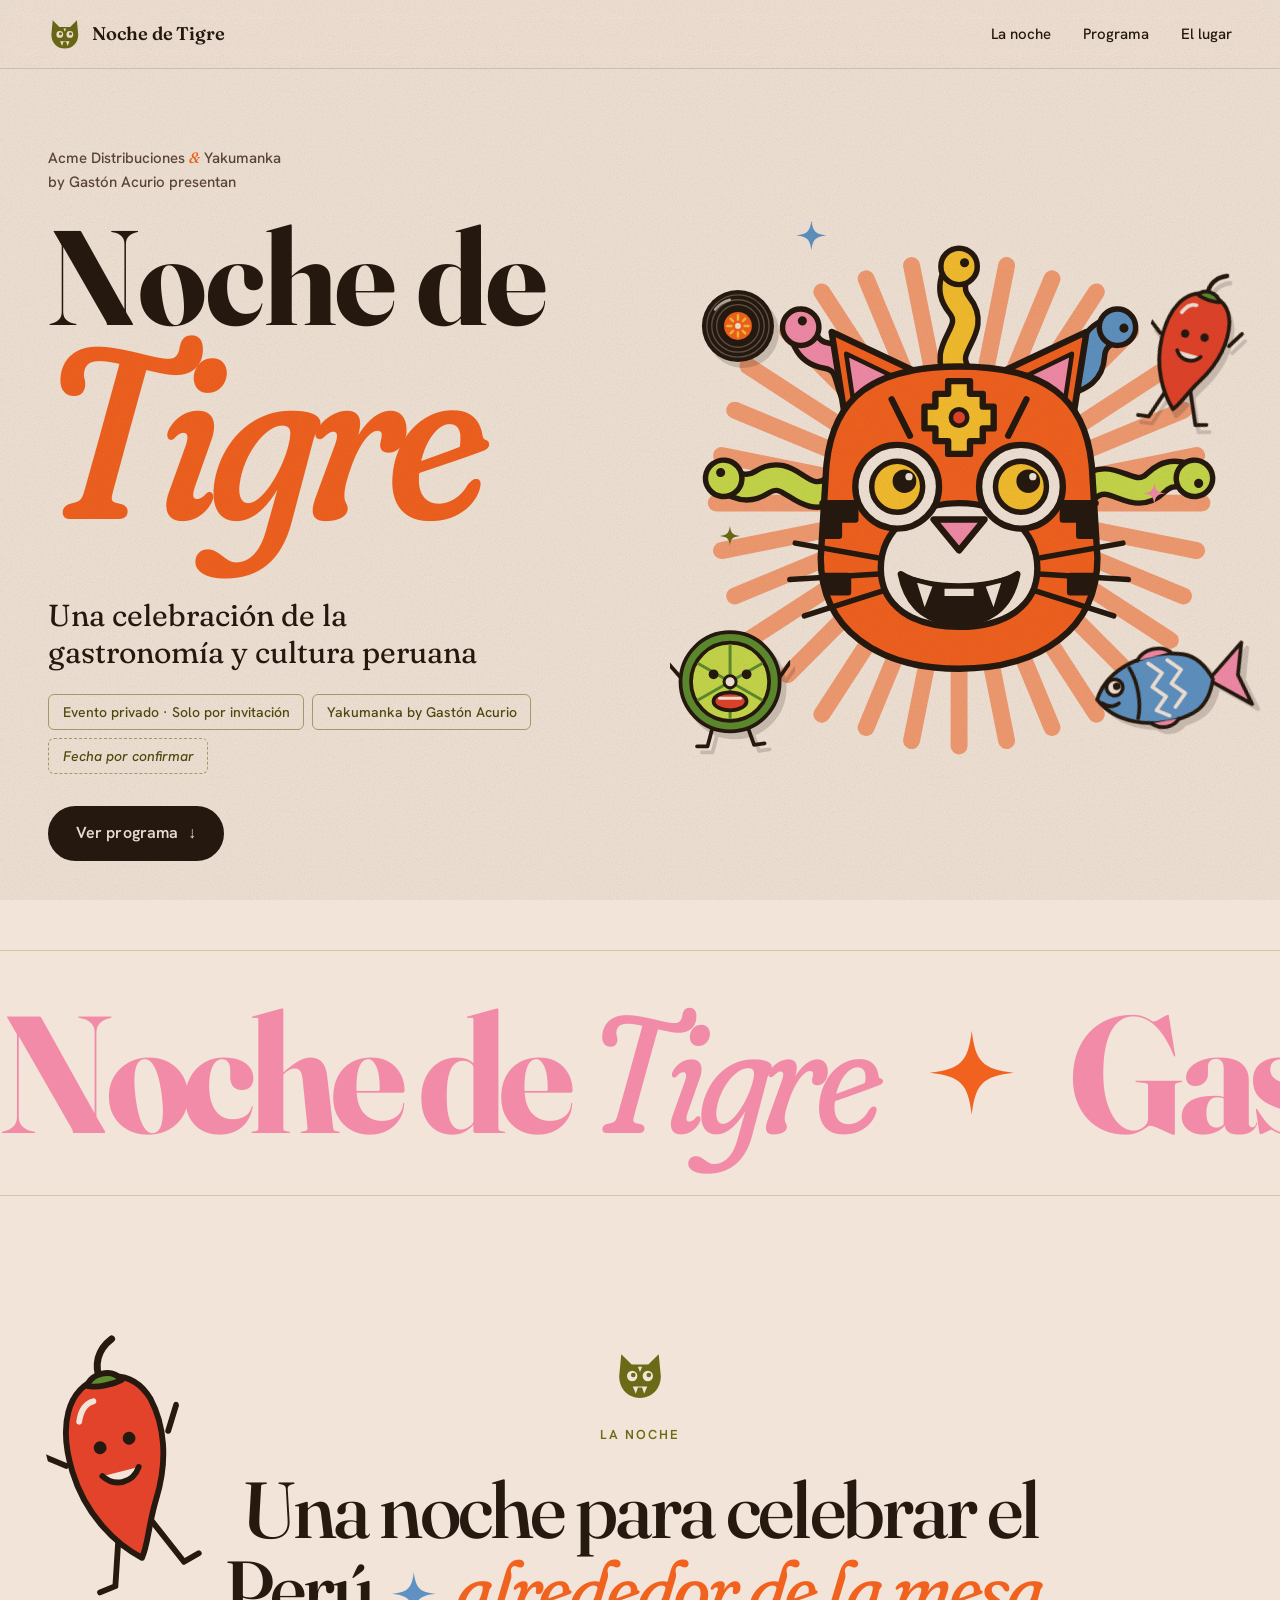
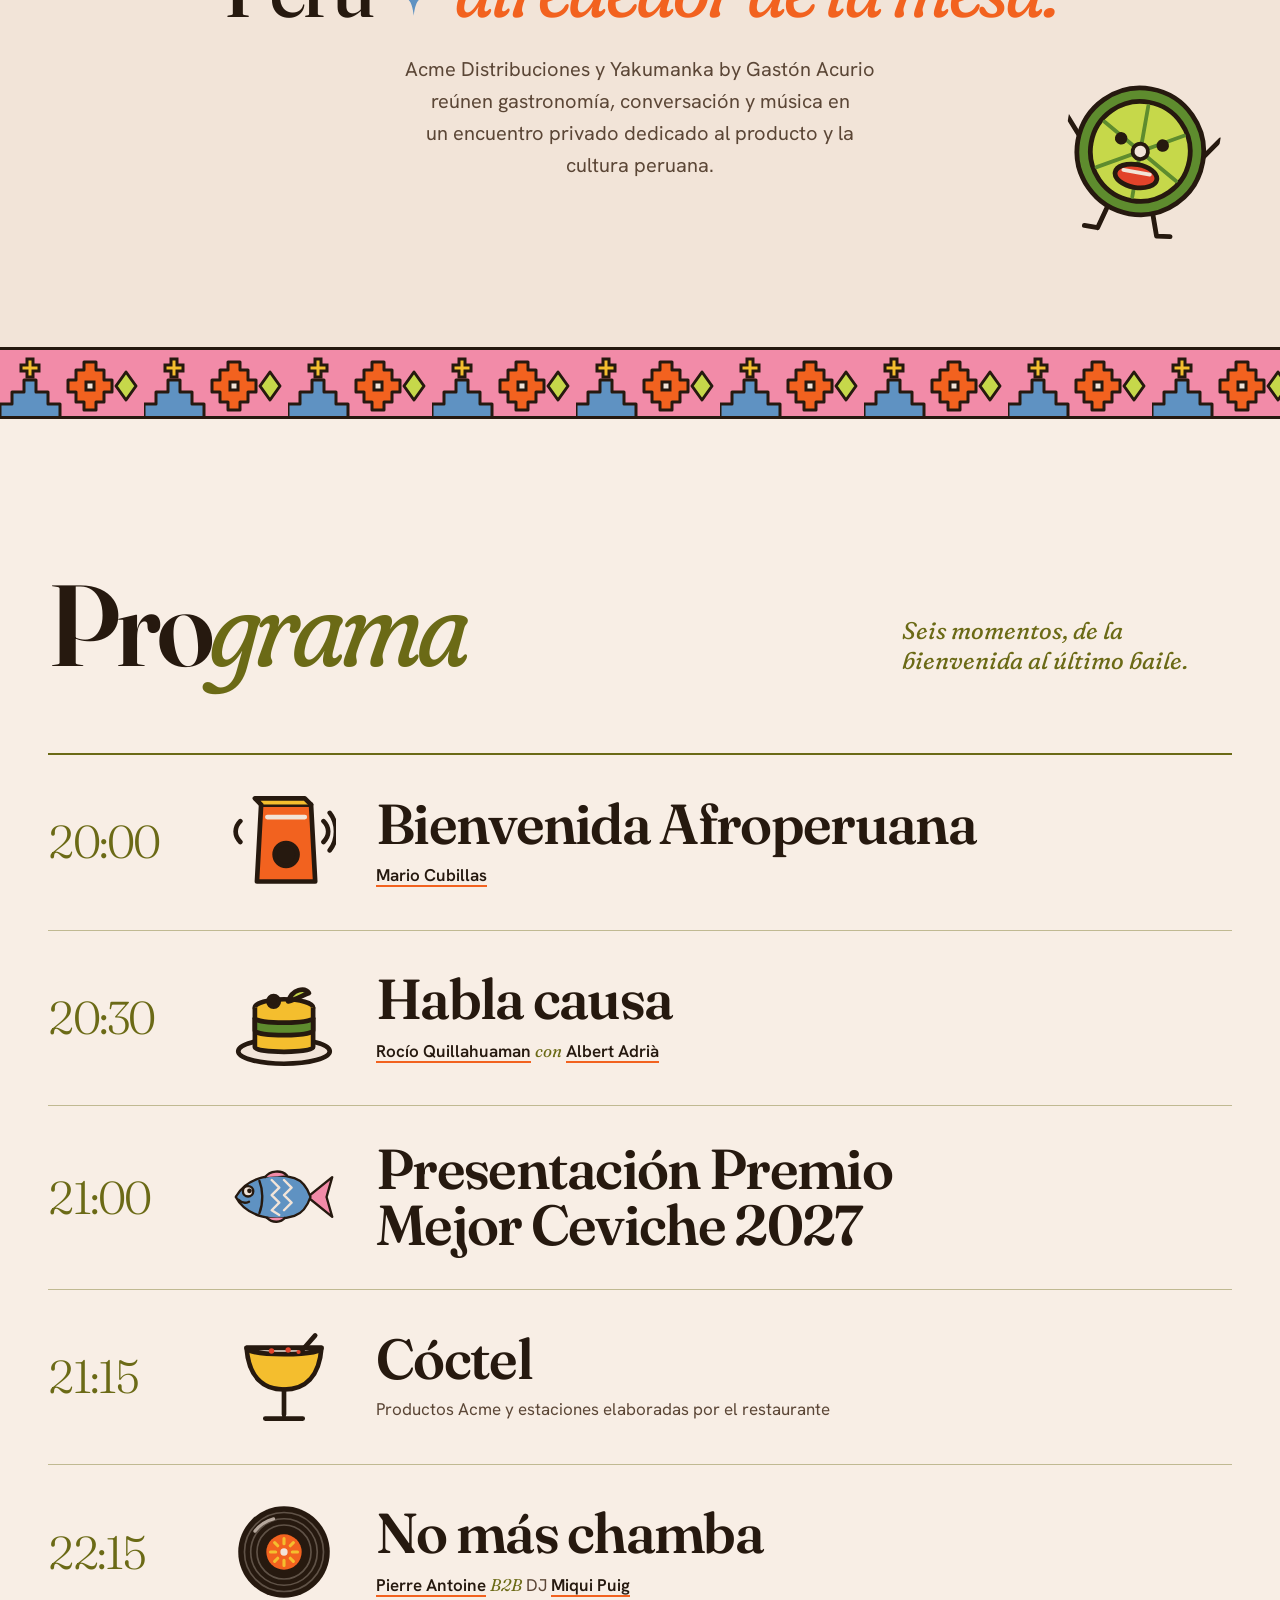
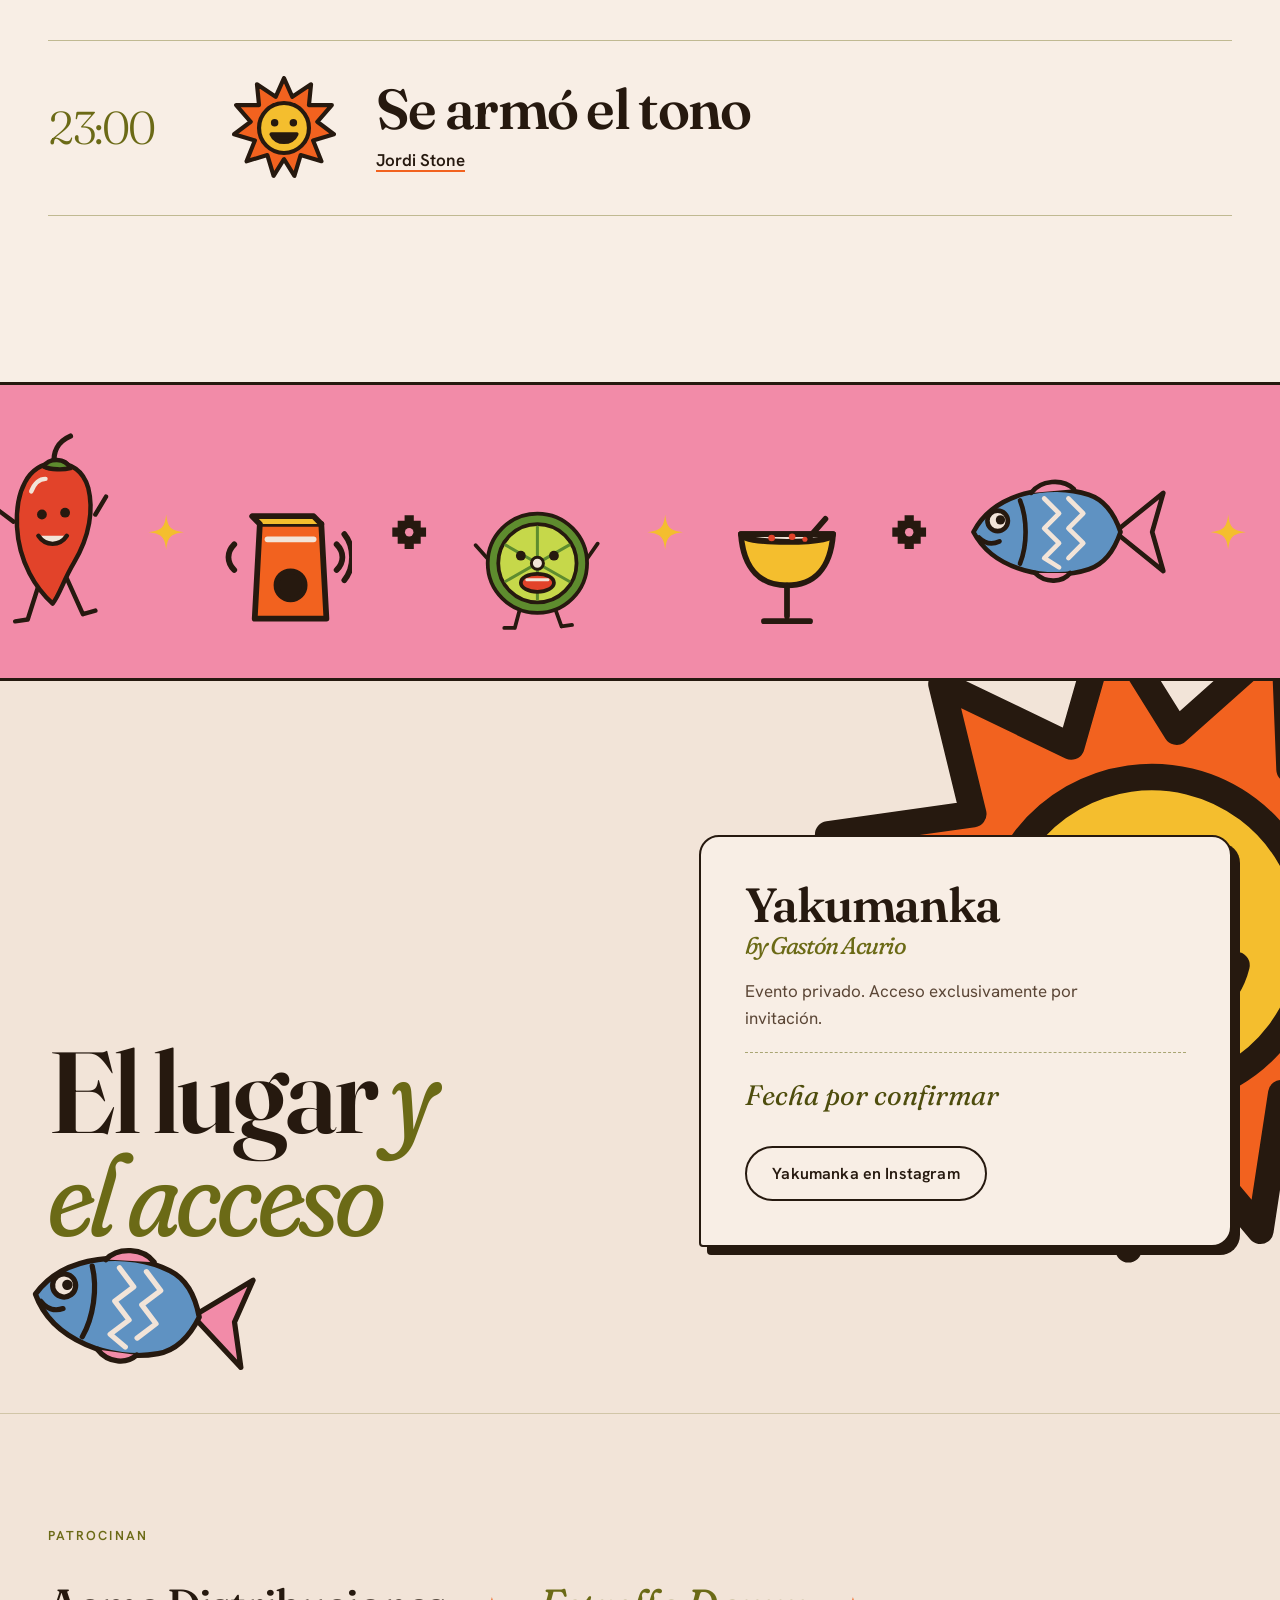
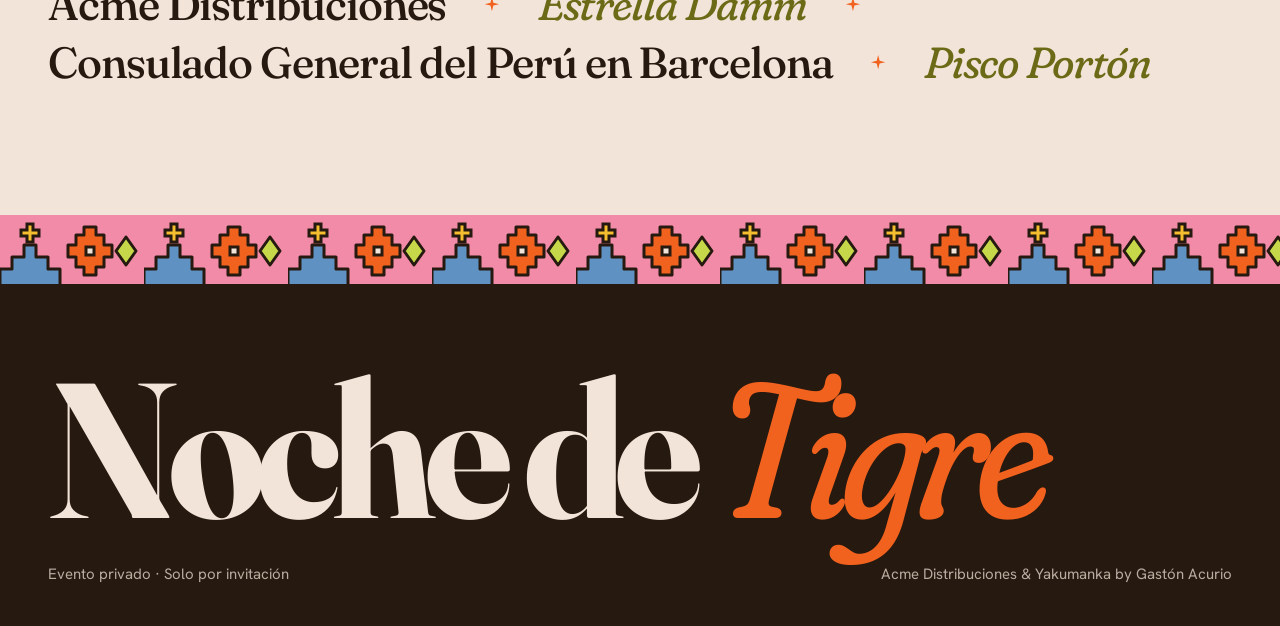
==== v2/index.html @ 2d34fe76 "Separa el rediseño en /v2/ y restaura la versión anterior La versión original vuelve a la raíz tal c" ====
<!DOCTYPE html>
<html lang="es">
<head>
  <meta charset="utf-8">
  <meta name="viewport" content="width=device-width, initial-scale=1">
  <title>Noche de Tigre · Acme Distribuciones y Yakumanka by Gastón Acurio</title>
  <meta name="description" content="Noche de Tigre: una celebración de la gastronomía y cultura peruana. Evento privado, solo por invitación, en Yakumanka by Gastón Acurio.">
  <meta name="theme-color" content="#F2E4D8">
  <!-- Evento privado: la página no se indexa en buscadores. Quita esta línea solo si quieres que aparezca en ellos -->
  <meta name="robots" content="noindex, nofollow">

  <meta property="og:type" content="website">
  <meta property="og:locale" content="es_ES">
  <meta property="og:title" content="Noche de Tigre">
  <meta property="og:description" content="Una celebración de la gastronomía y cultura peruana. Evento privado · Solo por invitación.">
  <meta property="og:image" content="https://microcamora-ux.github.io/noche-de-tigre/v2/assets/img/noche-de-tigre-og.jpg">
  <meta property="og:image:width" content="1200">
  <meta property="og:image:height" content="630">
  <meta name="twitter:card" content="summary_large_image">

  <link rel="icon" href="assets/favicon.svg" type="image/svg+xml">

  <!-- TIPOGRAFÍA PROVISIONAL · Fraunces y Hanken Grotesk sustituyen a SLTF Arcilla (titulares) y SLTF Ryecroft (texto)
       hasta tener las licencias web. Al recibir los .woff2, sigue las instrucciones al principio de assets/styles.css
       y borra estas tres líneas. -->
  <link rel="preconnect" href="https://fonts.googleapis.com">
  <link rel="preconnect" href="https://fonts.gstatic.com" crossorigin>
  <link rel="stylesheet" href="https://fonts.googleapis.com/css2?family=Fraunces:ital,opsz,wght,SOFT,WONK@0,9..144,300..900,0..100,0..1;1,9..144,300..900,0..100,0..1&family=Hanken+Grotesk:ital,wght@0,300..700;1,400&display=swap">

  <link rel="stylesheet" href="assets/styles.css?v=11">
  <script>document.documentElement.classList.add('js');</script>

  <script>
    /* =====================================================================
       CAMPOS PENDIENTES · Rellena cada valor cuando esté confirmado.
       Mientras un campo esté vacío, la página muestra el estado "por confirmar"
       o simplemente no muestra ese elemento. No hace falta tocar nada más.
       ===================================================================== */
    window.NOCHE_DE_TIGRE = {
      fecha: "",            // Ej.: "Jueves 12 de marzo · 20:30 h". Vacío = "Fecha por confirmar"
      direccion: "",        // Ej.: "Passeig de Gràcia 00, Barcelona". Vacío = no se muestra
      mapaUrl: "",          // Ej.: "https://maps.app.goo.gl/…". Vacío = no se muestra "Cómo llegar"
      confirmacionUrl: "",  // Ej.: "https://…". Vacío = "Ver programa" sigue siendo la única llamada principal

      // Instagram: usuario (con o sin @) o URL completa. Vacío = el nombre se muestra como texto sin enlace.
      instagram: {
        "yakumanka": "yakumanka_barcelona",           // Botón "Yakumanka en Instagram" en la sección El lugar
        "mario-cubillas": "mcpercussionbcn",
        "rocio-quillahuaman": "rocioquillahuaman",
        "albert-adria": "albert.adria.acosta",
        "pierre-antoine": "talesofpierre",
        "miqui-puig": "puigmiqui",
        "jordi-stone": "jordistone__"
      }
    };
  </script>
</head>
<body>
  <a class="saltar" href="#contenido">Saltar al contenido</a>

  <!-- =====================================================================
       ILUSTRACIONES · sistema propio en SVG inspirado en la tradición peruana
       (felino oculado de Paracas, colmillos de Chavín, peces de Chancay, chakana,
       olas de Chan Chan). Los colores salen de las variables de assets/styles.css.
       ===================================================================== -->
  <svg width="0" height="0" style="position:absolute" aria-hidden="true" focusable="false">
    <defs>
      <!-- Destello de cuatro puntas -->
      <symbol id="i-destello" viewBox="0 0 100 100">
        <path d="M50 4 C54 38 62 46 96 50 C62 54 54 62 50 96 C46 62 38 54 4 50 C38 46 46 38 50 4 Z" fill="currentColor"/>
      </symbol>

      <!-- Estallido de rayos (eco de los soles de los mates burilados) -->
      <symbol id="i-estallido" viewBox="0 0 100 100">
        <g stroke="currentColor" stroke-width="3.2" stroke-linecap="round">
          <path d="M50 4V96M4 50H96M17.5 17.5L82.5 82.5M82.5 17.5L17.5 82.5M32.4 7.5L67.6 92.5M7.5 32.4L92.5 67.6M67.6 7.5L32.4 92.5M92.5 32.4L7.5 67.6M41 5L59 95M5 41L95 59M59 5L41 95M95 41L5 59M24 10L76 90M10 24L90 76M76 10L24 90M90 24L10 76"/>
        </g>
        <circle cx="50" cy="50" r="9" fill="currentColor"/>
      </symbol>

      <!-- Chakana (cruz escalonada andina) -->
      <symbol id="i-chakana" viewBox="0 0 100 100">
        <path d="M38 6H62V20H80V38H94V62H80V80H62V94H38V80H20V62H6V38H20V20H38Z" fill="currentColor"/>
        <circle cx="50" cy="50" r="11" fill="var(--crema)"/>
      </symbol>

      <!-- Marca: máscara de felino geométrica -->
      <symbol id="i-marca" viewBox="0 0 100 100">
        <path fill="currentColor" d="M14 10L34 30H66L86 10L90 52C90 78 72 94 50 94C28 94 10 78 10 52Z"/>
        <circle cx="35" cy="52" r="10" fill="var(--crema)"/>
        <circle cx="65" cy="52" r="10" fill="var(--crema)"/>
        <circle cx="37" cy="50" r="4.5" fill="currentColor"/>
        <circle cx="67" cy="50" r="4.5" fill="currentColor"/>
        <path fill="var(--crema)" d="M36 72L42 86L46 74H54L58 86L64 72Z"/>
        <path fill="var(--crema)" d="M46 34H54L50 44Z"/>
      </symbol>

      <!-- Ají con cara -->
      <symbol id="i-aji" viewBox="0 0 120 230">
        <g stroke="var(--tinta)" stroke-width="5" stroke-linecap="round" stroke-linejoin="round">
          <path d="M44 170L30 214M30 214L16 216M74 168L92 208M92 208L106 204" fill="none"/>
          <path d="M14 104L-2 92M106 96L118 76" fill="none"/>
          <path d="M60 38C30 40 16 70 18 110C20 150 40 180 58 196C66 186 70 170 82 150C100 120 104 90 98 66C92 46 78 38 60 38Z" fill="var(--rojo)"/>
          <path d="M60 40C58 26 64 14 78 8M50 42C56 34 70 34 76 42" fill="none" stroke-width="6"/>
          <path d="M48 42C54 32 72 32 78 44C70 46 56 46 48 42Z" fill="var(--verde)"/>
          <path d="M34 70C38 60 44 56 50 56" fill="none" stroke="var(--crema)" stroke-width="5"/>
          <path d="M42 120C50 132 66 132 74 120" fill="var(--crema)"/>
        </g>
        <circle cx="46" cy="96" r="5.5" fill="var(--tinta)"/>
        <circle cx="72" cy="94" r="5.5" fill="var(--tinta)"/>
      </symbol>

      <!-- Limón partido con cara -->
      <symbol id="i-limon" viewBox="0 0 160 170">
        <g stroke="var(--tinta)" stroke-width="5" stroke-linecap="round" stroke-linejoin="round">
          <path d="M58 132L50 162M50 162L36 162M102 132L112 160M112 160L126 158" fill="none"/>
          <path d="M14 70L-2 52M146 70L160 50" fill="none"/>
          <circle cx="80" cy="76" r="66" fill="var(--verde)"/>
          <circle cx="80" cy="76" r="52" fill="var(--lima)"/>
          <path d="M80 28V124M38 52L122 100M38 100L122 52" fill="none" stroke="var(--verde)" stroke-width="4"/>
          <circle cx="80" cy="76" r="8" fill="var(--crema)" stroke-width="4"/>
          <ellipse cx="80" cy="102" rx="22" ry="12" fill="var(--rojo)"/>
          <path d="M66 98H94" stroke="var(--crema)" stroke-width="4"/>
        </g>
        <circle cx="58" cy="66" r="6.5" fill="var(--tinta)"/>
        <circle cx="102" cy="66" r="6.5" fill="var(--tinta)"/>
      </symbol>

      <!-- Pez de Chancay -->
      <symbol id="i-pez" viewBox="0 0 220 120">
        <g stroke="var(--tinta)" stroke-width="5" stroke-linejoin="round" stroke-linecap="round">
          <path d="M160 60L212 18L200 60L212 102Z" fill="var(--rosa)"/>
          <path d="M8 60C30 18 90 6 132 20C150 26 160 42 166 60C160 78 150 94 132 100C90 114 30 102 8 60Z" fill="var(--azul)"/>
          <path d="M70 18C80 4 104 2 116 14M74 104C86 116 104 114 112 104" fill="var(--rosa)"/>
          <path d="M58 26C66 46 66 74 58 94" fill="none"/>
          <path d="M84 24L100 40L84 56L100 72L84 88L100 98M110 24L126 40L110 56L126 72L110 88" fill="none" stroke="var(--crema)" stroke-width="5"/>
          <path d="M14 66C20 72 28 74 36 70" fill="none"/>
          <circle cx="34" cy="48" r="11" fill="var(--crema)"/>
        </g>
        <circle cx="37" cy="47" r="5" fill="var(--tinta)"/>
      </symbol>

      <!-- Cajón peruano -->
      <symbol id="i-cajon" viewBox="0 0 100 100">
        <g stroke="var(--tinta)" stroke-width="4.5" stroke-linejoin="round" stroke-linecap="round">
          <path d="M28 14H76L80 88H24Z" fill="var(--naranja)"/>
          <path d="M28 14L22 8H70L76 14" fill="var(--amarillo)"/>
          <circle cx="52" cy="62" r="11" fill="var(--tinta)"/>
          <path d="M34 26H70" fill="none" stroke="var(--crema)"/>
          <path d="M88 30C94 36 94 44 88 50M8 30C2 36 2 44 8 50M94 22C102 32 102 48 94 58" fill="none"/>
        </g>
      </symbol>

      <!-- Causa limeña -->
      <symbol id="i-causa" viewBox="0 0 100 100">
        <g stroke="var(--tinta)" stroke-width="4.5" stroke-linejoin="round">
          <ellipse cx="50" cy="82" rx="44" ry="12" fill="var(--crema)"/>
          <path d="M22 50H78V78C78 84 22 84 22 78Z" fill="var(--amarillo)"/>
          <path d="M22 50V62C22 68 78 68 78 62V50" fill="var(--verde)"/>
          <ellipse cx="50" cy="40" rx="28" ry="8" fill="var(--amarillo)"/>
          <path d="M22 40V50C22 56 78 56 78 50V40" fill="var(--amarillo)"/>
          <circle cx="40" cy="34" r="5" fill="var(--tinta)"/>
          <path d="M54 34C58 22 70 20 74 26C68 28 62 32 54 34Z" fill="var(--lima)"/>
        </g>
      </symbol>

      <!-- Pisco sour -->
      <symbol id="i-copa" viewBox="0 0 100 100">
        <g stroke="var(--tinta)" stroke-width="4.5" stroke-linejoin="round" stroke-linecap="round">
          <path d="M14 22H86C84 50 70 62 50 62C30 62 16 50 14 22Z" fill="var(--amarillo)"/>
          <path d="M14 22H86C86 30 14 30 14 22Z" fill="var(--crema)"/>
          <path d="M50 62V86M32 90H68" fill="none"/>
          <path d="M80 10L66 26" fill="none"/>
        </g>
        <circle cx="38" cy="25" r="2.6" fill="var(--rojo)"/>
        <circle cx="54" cy="24" r="2.6" fill="var(--rojo)"/>
        <circle cx="64" cy="26" r="2" fill="var(--rojo)"/>
      </symbol>

      <!-- Vinilo con sol -->
      <symbol id="i-vinilo" viewBox="0 0 100 100">
        <circle cx="50" cy="50" r="44" fill="var(--tinta)"/>
        <g fill="none" stroke="var(--crema)" stroke-opacity=".28" stroke-width="1.6">
          <circle cx="50" cy="50" r="38"/><circle cx="50" cy="50" r="32"/><circle cx="50" cy="50" r="26"/>
        </g>
        <path d="M22 30A34 34 0 0 1 40 18" fill="none" stroke="var(--crema)" stroke-opacity=".7" stroke-width="3" stroke-linecap="round"/>
        <circle cx="50" cy="50" r="17" fill="var(--naranja)"/>
        <g stroke="var(--amarillo)" stroke-width="3" stroke-linecap="round">
          <path d="M50 37V42M50 58V63M37 50H42M58 50H63M41 41L44 44M56 56L59 59M59 41L56 44M44 56L41 59"/>
        </g>
        <circle cx="50" cy="50" r="3.5" fill="var(--crema)"/>
      </symbol>

      <!-- Sol de fiesta -->
      <symbol id="i-sol" viewBox="0 0 100 100">
        <g stroke="var(--tinta)" stroke-width="4" stroke-linejoin="round">
          <path fill="var(--naranja)" d="M50 2L58 20L76 8L74 28L96 28L82 44L98 56L78 62L86 82L66 76L60 96L50 80L40 96L34 76L14 82L22 62L2 56L18 44L4 28L26 28L24 8L42 20Z"/>
          <circle cx="50" cy="50" r="24" fill="var(--amarillo)"/>
          <path d="M38 56C42 66 58 66 62 56Z" fill="var(--tinta)" stroke-linecap="round"/>
        </g>
        <circle cx="41" cy="45" r="3.6" fill="var(--tinta)"/>
        <circle cx="59" cy="45" r="3.6" fill="var(--tinta)"/>
      </symbol>

      <!-- Friso textil: chakana, ola escalonada de Chan Chan y rombo -->
      <pattern id="p-friso" width="144" height="72" patternUnits="userSpaceOnUse">
        <rect width="144" height="72" fill="var(--rosa)"/>
        <path d="M0 72V54H12V42H24V30H36V42H48V54H60V72Z" fill="var(--azul)" stroke="var(--tinta)" stroke-width="3" stroke-linejoin="round"/>
        <path d="M27 21H33V27H39V33H33V39H27V33H21V27H27Z" transform="translate(0 -12)" fill="var(--amarillo)" stroke="var(--tinta)" stroke-width="3"/>
        <path d="M84 12H96V20H104V30H112V42H104V52H96V60H84V52H76V42H68V30H76V20H84Z" fill="var(--naranja)" stroke="var(--tinta)" stroke-width="3" stroke-linejoin="round"/>
        <rect x="86" y="32" width="8" height="8" fill="var(--crema)" stroke="var(--tinta)" stroke-width="3"/>
        <path d="M126 22L136 36L126 50L116 36Z" fill="var(--lima)" stroke="var(--tinta)" stroke-width="3" stroke-linejoin="round"/>
      </pattern>
    </defs>
  </svg>

  <header class="cabecera">
    <div class="contenedor cabecera__inner">
      <a class="cabecera__marca" href="#contenido" aria-label="Noche de Tigre, inicio">
        <svg class="cabecera__icono" aria-hidden="true" focusable="false"><use href="#i-marca"/></svg>
        <span class="cabecera__nombre">Noche de Tigre</span>
      </a>
      <nav class="nav" aria-label="Secciones">
        <ul>
          <li><a href="#la-noche">La noche</a></li>
          <li><a href="#programa">Programa</a></li>
          <li><a href="#el-lugar">El lugar</a></li>
        </ul>
      </nav>
    </div>
  </header>

  <main id="contenido">

    <!-- 1 · PRIMERA PANTALLA -->
    <section class="hero" aria-labelledby="titulo">
      <div class="contenedor hero__inner">
        <div class="hero__texto">
          <p class="hero__presentan">Acme Distribuciones <span class="hero__y">&amp;</span> Yakumanka by Gastón Acurio presentan</p>

          <h1 id="titulo" class="hero__titulo">
            <span class="hero__l1">Noche de</span>
            <span class="hero__l2">Tigre</span>
          </h1>

          <p class="hero__sub">Una celebración de la gastronomía y cultura peruana</p>

          <ul class="hero__datos" aria-label="Datos del evento">
            <li>Evento privado · Solo por invitación</li>
            <li>Yakumanka by Gastón Acurio</li>
            <li class="pendiente" data-campo="fecha">Fecha por confirmar</li>
          </ul>

          <div class="hero__acciones">
            <a class="btn btn--principal btn--programa" href="#programa">Ver programa <span aria-hidden="true">↓</span></a>
            <a class="btn btn--principal" data-campo="confirmacion" href="#" hidden>Confirmar asistencia</a>
          </div>
        </div>

        <!-- Felino oculado (Paracas) con colmillos de Chavín, rodeado de su corte de ajíes, limones y peces -->
        <div class="hero__visual" role="img" aria-label="Ilustración: máscara de tigre inspirada en el felino de Paracas, rodeada de ajíes, limones y peces que bailan">
          <svg class="felino" viewBox="0 0 600 600" aria-hidden="true" focusable="false">
            <g class="felino__halo">
              <use href="#i-estallido" x="10" y="10" width="580" height="580" style="color:var(--naranja)"/>
            </g>
            <!-- Serpientes que salen de la cabeza, como en los mantos Paracas -->
            <g class="felino__serpientes" stroke-linecap="round" fill="none" style="color:var(--amarillo)">
              <g id="serpiente">
                <path d="M300 160C276 128 324 112 300 82C284 62 300 44 300 44" stroke="var(--tinta)" stroke-width="34"/>
                <path d="M300 160C276 128 324 112 300 82C284 62 300 44 300 44" stroke="currentColor" stroke-width="22"/>
                <circle cx="300" cy="40" r="20" fill="currentColor" stroke="var(--tinta)" stroke-width="6"/>
                <circle cx="306" cy="36" r="5" fill="var(--tinta)" stroke="none"/>
              </g>
              <use href="#serpiente" transform="rotate(-42 300 300)" style="color:var(--rosa)"/>
              <use href="#serpiente" transform="rotate(42 300 300)" style="color:var(--azul)"/>
              <use href="#serpiente" transform="rotate(-84 300 300)" style="color:var(--lima)"/>
              <use href="#serpiente" transform="rotate(84 300 300)" style="color:var(--lima)"/>
            </g>
            <g stroke="var(--tinta)" stroke-width="7" stroke-linejoin="round" stroke-linecap="round">
              <!-- Orejas -->
              <path d="M176 214L160 112L262 160Z" fill="var(--naranja)"/>
              <path d="M424 214L440 112L338 160Z" fill="var(--naranja)"/>
              <path d="M184 190L176 136L230 162Z" fill="var(--rosa)" stroke-width="5"/>
              <path d="M416 190L424 136L370 162Z" fill="var(--rosa)" stroke-width="5"/>
              <!-- Cabeza -->
              <path d="M300 150C392 150 440 182 446 262L452 360C452 438 390 482 300 482C210 482 148 438 148 360L154 262C160 182 208 150 300 150Z" fill="var(--naranja)"/>
              <!-- Rayas escalonadas -->
              <path d="M150 300H186V318H168V336H150" fill="var(--tinta)"/>
              <path d="M450 300H414V318H432V336H450" fill="var(--tinta)"/>
              <path d="M152 380H178V398H156" fill="var(--tinta)"/>
              <path d="M448 380H422V398H444" fill="var(--tinta)"/>
              <!-- Chakana en la frente -->
              <path d="M288 166H312V180H326V194H338V218H326V232H312V246H288V232H274V218H262V194H274V180H288Z" fill="var(--amarillo)"/>
              <circle cx="300" cy="206" r="9" fill="var(--rojo)" stroke-width="5"/>
              <path d="M226 186L246 226M374 186L354 226" fill="none"/>
              <!-- Hocico -->
              <path d="M300 300C350 300 386 330 386 372C386 414 350 436 300 436C250 436 214 414 214 372C214 330 250 300 300 300Z" fill="var(--crema)"/>
              <!-- Ojos oculados -->
              <circle cx="232" cy="282" r="46" fill="var(--crema)"/>
              <circle cx="368" cy="282" r="46" fill="var(--crema)"/>
              <circle cx="232" cy="282" r="28" fill="var(--amarillo)" stroke-width="6"/>
              <circle cx="368" cy="282" r="28" fill="var(--amarillo)" stroke-width="6"/>
              <!-- Nariz -->
              <path d="M272 318H328L300 352Z" fill="var(--rosa)"/>
              <!-- Boca con colmillos -->
              <path d="M236 378C262 396 338 396 364 378C356 418 330 432 300 432C270 432 244 418 236 378Z" fill="var(--tinta)"/>
              <path d="M250 384L262 422L274 390Z" fill="var(--crema)" stroke-width="5"/>
              <path d="M350 384L338 422L326 390Z" fill="var(--crema)" stroke-width="5"/>
              <path d="M282 392H318V404H282Z" fill="var(--crema)" stroke-width="4"/>
              <!-- Bigotes -->
              <path d="M210 360L120 344M212 378L114 384M218 396L130 424M390 360L480 344M388 378L486 384M382 396L470 424" fill="none" stroke-width="6"/>
            </g>
            <circle class="felino__pupila" cx="240" cy="276" r="13" fill="var(--tinta)"/>
            <circle class="felino__pupila" cx="376" cy="276" r="13" fill="var(--tinta)"/>
            <circle cx="245" cy="271" r="4" fill="var(--crema)"/>
            <circle cx="381" cy="271" r="4" fill="var(--crema)"/>
          </svg>

          <svg class="corte corte--aji" aria-hidden="true" focusable="false"><use href="#i-aji"/></svg>
          <svg class="corte corte--limon" aria-hidden="true" focusable="false"><use href="#i-limon"/></svg>
          <svg class="corte corte--pez" aria-hidden="true" focusable="false"><use href="#i-pez"/></svg>
          <svg class="corte corte--vinilo" aria-hidden="true" focusable="false"><use href="#i-vinilo"/></svg>
          <svg class="chispa chispa--1" aria-hidden="true" focusable="false"><use href="#i-destello"/></svg>
          <svg class="chispa chispa--2" aria-hidden="true" focusable="false"><use href="#i-destello"/></svg>
          <svg class="chispa chispa--3" aria-hidden="true" focusable="false"><use href="#i-destello"/></svg>
        </div>
      </div>
    </section>

    <!-- Cinta monumental (decorativa: repite textos de la primera pantalla) -->
    <div class="cinta" aria-hidden="true">
      <div class="cinta__pista">
        <span class="cinta__grupo">
          <span>Noche de <em>Tigre</em></span><svg class="cinta__sep cinta__sep--sol"><use href="#i-destello"/></svg>
          <span>Gastronomía</span><svg class="cinta__sep cinta__sep--estallido"><use href="#i-estallido"/></svg>
          <span><em>Cultura peruana</em></span><svg class="cinta__sep cinta__sep--chakana"><use href="#i-chakana"/></svg>
        </span>
        <span class="cinta__grupo">
          <span>Noche de <em>Tigre</em></span><svg class="cinta__sep cinta__sep--sol"><use href="#i-destello"/></svg>
          <span>Gastronomía</span><svg class="cinta__sep cinta__sep--estallido"><use href="#i-estallido"/></svg>
          <span><em>Cultura peruana</em></span><svg class="cinta__sep cinta__sep--chakana"><use href="#i-chakana"/></svg>
        </span>
      </div>
    </div>

    <!-- 2 · LA NOCHE -->
    <section id="la-noche" class="seccion noche" aria-labelledby="t-la-noche">
      <svg class="noche__aji" data-revelar="flotante" aria-hidden="true" focusable="false"><use href="#i-aji"/></svg>
      <svg class="noche__limon" data-revelar="flotante" aria-hidden="true" focusable="false"><use href="#i-limon"/></svg>
      <div class="contenedor noche__inner">
        <svg class="ornamento" data-revelar="bloque" aria-hidden="true" focusable="false"><use href="#i-marca"/></svg>
        <h2 id="t-la-noche" class="etiqueta" data-revelar="bloque">La noche</h2>
        <p class="noche__destacado" data-revelar="bloque">
          Una noche para celebrar el Perú
          <svg class="en-linea en-linea--destello" aria-hidden="true" focusable="false"><use href="#i-destello"/></svg>
          <em>alrededor de la mesa.</em>
        </p>
        <p class="noche__texto" data-revelar="bloque">Acme Distribuciones y Yakumanka by Gastón Acurio reúnen gastronomía, conversación y música en un encuentro privado dedicado al producto y la cultura peruana.</p>
      </div>
    </section>

    <svg class="friso" aria-hidden="true" focusable="false"><rect width="100%" height="100%" fill="url(#p-friso)"/></svg>

    <!-- 3 · PROGRAMA -->
    <section id="programa" class="seccion programa-seccion" aria-labelledby="t-programa">
      <div class="contenedor">
        <div class="seccion__cabeza">
          <h2 id="t-programa" class="seccion__titulo" data-revelar="titulo">Pro<em>grama</em></h2>
          <p class="seccion__nota" data-revelar="bloque">Seis momentos, de la bienvenida al último baile.</p>
        </div>
        <ol class="programa" data-revelar="filas">
          <li class="programa__fila" style="--i:0">
            <time class="programa__hora" datetime="20:00">20:00</time>
            <svg class="programa__icono" aria-hidden="true" focusable="false"><use href="#i-cajon"/></svg>
            <div class="programa__cuerpo">
              <h3 class="programa__nombre">Bienvenida Afroperuana</h3>
              <p class="programa__quien"><span class="perfil" data-instagram="mario-cubillas">Mario Cubillas</span></p>
            </div>
          </li>
          <li class="programa__fila" style="--i:1">
            <time class="programa__hora" datetime="20:30">20:30</time>
            <svg class="programa__icono" aria-hidden="true" focusable="false"><use href="#i-causa"/></svg>
            <div class="programa__cuerpo">
              <h3 class="programa__nombre">Habla causa</h3>
              <p class="programa__quien"><span class="perfil" data-instagram="rocio-quillahuaman">Rocío Quillahuaman</span> <span class="programa__con">con</span> <span class="perfil" data-instagram="albert-adria">Albert Adrià</span></p>
            </div>
          </li>
          <li class="programa__fila" style="--i:2">
            <time class="programa__hora" datetime="21:00">21:00</time>
            <svg class="programa__icono" aria-hidden="true" focusable="false"><use href="#i-pez"/></svg>
            <div class="programa__cuerpo">
              <h3 class="programa__nombre">Presentación Premio Mejor Ceviche 2027</h3>
            </div>
          </li>
          <li class="programa__fila" style="--i:3">
            <time class="programa__hora" datetime="21:15">21:15</time>
            <svg class="programa__icono" aria-hidden="true" focusable="false"><use href="#i-copa"/></svg>
            <div class="programa__cuerpo">
              <h3 class="programa__nombre">Cóctel</h3>
              <p class="programa__quien">Productos Acme y estaciones elaboradas por el restaurante</p>
            </div>
          </li>
          <li class="programa__fila" style="--i:4">
            <time class="programa__hora" datetime="22:15">22:15</time>
            <svg class="programa__icono" aria-hidden="true" focusable="false"><use href="#i-vinilo"/></svg>
            <div class="programa__cuerpo">
              <h3 class="programa__nombre">No más chamba</h3>
              <p class="programa__quien"><span class="perfil" data-instagram="pierre-antoine">Pierre Antoine</span> <span class="programa__con">B2B</span> DJ <span class="perfil" data-instagram="miqui-puig">Miqui Puig</span></p>
            </div>
          </li>
          <li class="programa__fila" style="--i:5">
            <time class="programa__hora" datetime="23:00">23:00</time>
            <svg class="programa__icono" aria-hidden="true" focusable="false"><use href="#i-sol"/></svg>
            <div class="programa__cuerpo">
              <h3 class="programa__nombre">Se armó el tono</h3>
              <p class="programa__quien"><span class="perfil" data-instagram="jordi-stone">Jordi Stone</span></p>
            </div>
          </li>
        </ol>
      </div>
    </section>

    <!-- Desfile: la comparsa de la noche cruza la pantalla (decorativo) -->
    <div class="desfile" aria-hidden="true">
      <div class="desfile__pista">
        <span class="desfile__grupo">
          <svg class="desfile__p desfile__p--aji" style="--d:0"><use href="#i-aji"/></svg>
          <svg class="desfile__chispa"><use href="#i-destello"/></svg>
          <svg class="desfile__p desfile__p--cajon" style="--d:1"><use href="#i-cajon"/></svg>
          <svg class="desfile__chispa desfile__chispa--b"><use href="#i-chakana"/></svg>
          <svg class="desfile__p desfile__p--limon" style="--d:2"><use href="#i-limon"/></svg>
          <svg class="desfile__chispa"><use href="#i-destello"/></svg>
          <svg class="desfile__p desfile__p--copa" style="--d:3"><use href="#i-copa"/></svg>
          <svg class="desfile__chispa desfile__chispa--b"><use href="#i-chakana"/></svg>
          <svg class="desfile__p desfile__p--pez" style="--d:4"><use href="#i-pez"/></svg>
          <svg class="desfile__chispa"><use href="#i-destello"/></svg>
          <svg class="desfile__p desfile__p--sol" style="--d:5"><use href="#i-sol"/></svg>
          <svg class="desfile__chispa desfile__chispa--b"><use href="#i-chakana"/></svg>
          <svg class="desfile__p desfile__p--causa" style="--d:6"><use href="#i-causa"/></svg>
          <svg class="desfile__chispa"><use href="#i-destello"/></svg>
          <svg class="desfile__p desfile__p--vinilo" style="--d:7"><use href="#i-vinilo"/></svg>
          <svg class="desfile__chispa desfile__chispa--b"><use href="#i-chakana"/></svg>
        </span>
        <span class="desfile__grupo">
          <svg class="desfile__p desfile__p--aji" style="--d:0"><use href="#i-aji"/></svg>
          <svg class="desfile__chispa"><use href="#i-destello"/></svg>
          <svg class="desfile__p desfile__p--cajon" style="--d:1"><use href="#i-cajon"/></svg>
          <svg class="desfile__chispa desfile__chispa--b"><use href="#i-chakana"/></svg>
          <svg class="desfile__p desfile__p--limon" style="--d:2"><use href="#i-limon"/></svg>
          <svg class="desfile__chispa"><use href="#i-destello"/></svg>
          <svg class="desfile__p desfile__p--copa" style="--d:3"><use href="#i-copa"/></svg>
          <svg class="desfile__chispa desfile__chispa--b"><use href="#i-chakana"/></svg>
          <svg class="desfile__p desfile__p--pez" style="--d:4"><use href="#i-pez"/></svg>
          <svg class="desfile__chispa"><use href="#i-destello"/></svg>
          <svg class="desfile__p desfile__p--sol" style="--d:5"><use href="#i-sol"/></svg>
          <svg class="desfile__chispa desfile__chispa--b"><use href="#i-chakana"/></svg>
          <svg class="desfile__p desfile__p--causa" style="--d:6"><use href="#i-causa"/></svg>
          <svg class="desfile__chispa"><use href="#i-destello"/></svg>
          <svg class="desfile__p desfile__p--vinilo" style="--d:7"><use href="#i-vinilo"/></svg>
          <svg class="desfile__chispa desfile__chispa--b"><use href="#i-chakana"/></svg>
        </span>
      </div>
    </div>

    <!-- 4 · EL LUGAR Y EL ACCESO -->
    <section id="el-lugar" class="seccion lugar-seccion" aria-labelledby="t-el-lugar">
      <svg class="lugar__sol" aria-hidden="true" focusable="false"><use href="#i-sol"/></svg>
      <svg class="lugar__pez" data-revelar="flotante" aria-hidden="true" focusable="false"><use href="#i-pez"/></svg>
      <div class="contenedor lugar-seccion__inner">
        <h2 id="t-el-lugar" class="seccion__titulo" data-revelar="titulo">El lugar <em>y el acceso</em></h2>
        <div class="lugar" data-revelar="sello">
          <p class="lugar__nombre">Yakumanka <span>by Gastón Acurio</span></p>
          <p class="lugar__acceso">Evento privado. Acceso exclusivamente por invitación.</p>
          <p class="lugar__fecha pendiente" data-campo="fecha">Fecha por confirmar</p>
          <p class="lugar__direccion" data-campo="direccion" hidden></p>
          <div class="lugar__acciones">
            <a class="btn btn--principal" data-campo="confirmacion" href="#" hidden>Confirmar asistencia</a>
            <a class="btn btn--secundario" data-campo="mapa" href="#" hidden>Cómo llegar</a>
            <a class="btn btn--secundario" data-instagram-boton="yakumanka" href="#" hidden>Yakumanka en Instagram</a>
          </div>
        </div>
      </div>
    </section>

    <!-- 5 · PATROCINADORES -->
    <section id="patrocinan" class="seccion patrocinan" aria-labelledby="t-patrocinan">
      <div class="contenedor">
        <h2 id="t-patrocinan" class="etiqueta" data-revelar="bloque">Patrocinan</h2>
        <!-- LOGOTIPOS · cuando lleguen los archivos oficiales, sustituye cada <span> por:
             <img src="assets/patrocinadores/nombre.svg" alt="Nombre del patrocinador" width="200" height="60"> -->
        <ul class="patrocinadores" data-revelar="filas">
          <li class="patrocinador" style="--i:0"><span class="patrocinador__nombre">Acme Distribuciones</span></li>
          <li class="patrocinador" style="--i:1"><span class="patrocinador__nombre">Estrella Damm</span></li>
          <li class="patrocinador" style="--i:2"><span class="patrocinador__nombre">Consulado General del Perú en Barcelona</span></li>
          <li class="patrocinador" style="--i:3"><span class="patrocinador__nombre">Pisco Portón</span></li>
        </ul>
      </div>
    </section>

  </main>

  <footer class="pie">
    <svg class="friso friso--pie" aria-hidden="true" focusable="false"><rect width="100%" height="100%" fill="url(#p-friso)"/></svg>
    <div class="contenedor pie__inner">
      <p class="pie__marca" aria-hidden="true">Noche de <em>Tigre</em></p>
      <div class="pie__datos">
        <p>Evento privado · Solo por invitación</p>
        <p>Acme Distribuciones &amp; Yakumanka by Gastón Acurio</p>
      </div>
    </div>
  </footer>

  <script src="assets/main.js?v=11" defer></script>
</body>
</html>
---- v2/assets/styles.css ----
/* =========================================================================
   NOCHE DE TIGRE · «Retablo nocturno»
   Base crema y editorial; estallidos de ilustración a color pleno.

   CAMBIO DE TIPOGRAFÍA · cuando tengas las licencias web de YouWorkForThem:
   1. Copia los .woff2 en assets/fonts/ (p. ej. sltf-arcilla.woff2, sltf-arcilla-italic.woff2,
      sltf-ryecroft.woff2).
   2. Descomenta los @font-face de abajo y ajusta los nombres de archivo.
   3. En :root, pon --f-titular: "SLTF Arcilla", … y --f-texto: "SLTF Ryecroft", …
   4. Borra el bloque de Google Fonts del <head> de index.html.
   ========================================================================= */

/*
@font-face { font-family: "SLTF Arcilla"; src: url("fonts/sltf-arcilla.woff2") format("woff2"); font-weight: 100 900; font-display: swap; }
@font-face { font-family: "SLTF Arcilla"; src: url("fonts/sltf-arcilla-italic.woff2") format("woff2"); font-weight: 100 900; font-style: italic; font-display: swap; }
@font-face { font-family: "SLTF Ryecroft"; src: url("fonts/sltf-ryecroft.woff2") format("woff2"); font-weight: 100 900; font-display: swap; }
*/

:root {
  /* Tipografía */
  --f-titular: "Fraunces", "Iowan Old Style", Georgia, serif;
  --f-texto: "Hanken Grotesk", "Helvetica Neue", Arial, sans-serif;

  /* Superficies y tinta */
  --crema: #F2E4D8;
  --crema-2: #EBD6C5;
  --papel: #F8EEE5;
  --tinta: #26190F;
  --tinta-suave: #5B4636;

  /* Acento de interfaz */
  --oliva: #6B6A16;
  --oliva-oscuro: #4E4D0D;

  /* Pigmentos de la ilustración */
  --rojo: #E2432A;
  --naranja: #F2621F;
  --amarillo: #F4BE2E;
  --rosa: #F28BA8;
  --azul: #5F92C2;
  --verde: #5E8C2E;
  --lima: #C6D84A;

  --contenedor: 84rem;
  --gutter: clamp(1rem, 4vw, 3rem);
  --radio: 999px;
  --facil: cubic-bezier(.2, .8, .2, 1);
  --muelle: cubic-bezier(.34, 1.56, .64, 1);

  --z-fondo: 0;
  --z-contenido: 1;
  --z-cabecera: 10;
  --z-grano: 20;
  --z-saltar: 30;
}

/* ---------- Base ---------- */
*, *::before, *::after { box-sizing: border-box; }

html {
  scroll-behavior: smooth;
  scroll-padding-top: 5rem;
  -webkit-text-size-adjust: 100%;
}

body {
  margin: 0;
  background: var(--crema);
  color: var(--tinta);
  font-family: var(--f-texto);
  font-size: 1.0625rem;
  line-height: 1.6;
  font-weight: 400;
  -webkit-font-smoothing: antialiased;
  overflow-x: hidden;
}

/* Grano de papel */
body::after {
  content: "";
  position: fixed;
  inset: 0;
  z-index: var(--z-grano);
  pointer-events: none;
  opacity: .22;
  mix-blend-mode: multiply;
  background-image: url("data:image/svg+xml,%3Csvg xmlns='http://www.w3.org/2000/svg' width='180' height='180'%3E%3Cfilter id='g'%3E%3CfeTurbulence type='fractalNoise' baseFrequency='.85' numOctaves='3' stitchTiles='stitch'/%3E%3CfeColorMatrix values='0 0 0 0 .15 0 0 0 0 .1 0 0 0 0 .06 0 0 0 .55 0'/%3E%3C/filter%3E%3Crect width='100%25' height='100%25' filter='url(%23g)'/%3E%3C/svg%3E");
}

img, svg { display: block; max-width: 100%; }
h1, h2, h3, p, ul, ol { margin: 0; }
ul, ol { padding: 0; list-style: none; }
em { font-style: italic; }

a { color: inherit; }
:focus-visible { outline: 3px solid var(--naranja); outline-offset: 4px; border-radius: 4px; }

::selection { background: var(--rosa); color: var(--tinta); }

.contenedor {
  width: 100%;
  max-width: var(--contenedor);
  margin-inline: auto;
  padding-inline: var(--gutter);
}

.visualmente-oculto {
  position: absolute !important;
  width: 1px; height: 1px;
  padding: 0; margin: -1px;
  overflow: hidden;
  clip: rect(0 0 0 0);
  white-space: nowrap;
  border: 0;
}

.saltar {
  position: absolute;
  left: 1rem; top: -4rem;
  z-index: var(--z-saltar);
  padding: .75rem 1.25rem;
  background: var(--tinta);
  color: var(--crema);
  border-radius: var(--radio);
  font-weight: 600;
  text-decoration: none;
  transition: top .2s var(--facil);
}
.saltar:focus { top: 1rem; }

/* ---------- Titulares ---------- */
.hero__titulo, .seccion__titulo, .programa__nombre, .noche__destacado,
.lugar__nombre, .pie__marca, .cinta, .programa__hora, .patrocinador__nombre {
  font-family: var(--f-titular);
  font-optical-sizing: auto;
}

.etiqueta {
  font-family: var(--f-texto);
  font-size: .8125rem;
  font-weight: 600;
  letter-spacing: .16em;
  text-transform: uppercase;
  color: var(--oliva);
}

.seccion__titulo {
  font-size: clamp(3.25rem, 9vw, 8.5rem);
  font-weight: 600;
  line-height: .9;
  letter-spacing: -.035em;
  font-variation-settings: "SOFT" 0, "WONK" 0;
  text-wrap: balance;
}
.seccion__titulo em {
  font-weight: 400;
  font-variation-settings: "SOFT" 100, "WONK" 1;
  color: var(--oliva);
}

/* ---------- Botones ---------- */
.btn {
  --fondo: var(--tinta);
  --texto: var(--crema);
  display: inline-flex;
  align-items: center;
  gap: .6em;
  min-height: 3.25rem;
  padding: .8rem 1.6rem;
  border: 2px solid var(--tinta);
  border-radius: var(--radio);
  background: var(--fondo);
  color: var(--texto);
  font-family: var(--f-texto);
  font-size: 1rem;
  font-weight: 600;
  letter-spacing: .01em;
  text-decoration: none;
  transition: transform .25s var(--muelle), background-color .2s, color .2s, box-shadow .25s var(--facil);
  box-shadow: 0 0 0 0 var(--tinta);
}
.btn:hover { transform: translate(-3px, -3px); box-shadow: 4px 4px 0 0 var(--tinta); --fondo: var(--naranja); --texto: var(--tinta); }
.btn:active { transform: translate(0, 0); box-shadow: 0 0 0 0 var(--tinta); }
.btn--secundario { --fondo: transparent; --texto: var(--tinta); }
.btn--secundario:hover { --fondo: var(--amarillo); }
.btn[hidden] { display: none; }

/* Con confirmación real, "Ver programa" pasa a secundario */
.con-confirmacion .btn--programa { --fondo: transparent; --texto: var(--tinta); }

/* ---------- Cabecera ---------- */
.cabecera {
  position: sticky;
  top: 0;
  z-index: var(--z-cabecera);
  background: color-mix(in srgb, var(--crema) 86%, transparent);
  backdrop-filter: blur(10px) saturate(1.2);
  -webkit-backdrop-filter: blur(10px) saturate(1.2);
  border-bottom: 1px solid color-mix(in srgb, var(--oliva) 22%, transparent);
}
.cabecera__inner {
  display: flex;
  align-items: center;
  justify-content: space-between;
  gap: 1rem;
  min-height: 4.25rem;
}
.cabecera__marca {
  display: inline-flex;
  align-items: center;
  gap: .65rem;
  text-decoration: none;
  color: var(--oliva);
}
.cabecera__icono { width: 2.1rem; height: 2.1rem; transition: transform .5s var(--muelle); }
.cabecera__marca:hover .cabecera__icono { transform: rotate(-12deg) scale(1.08); }
.cabecera__nombre {
  font-family: var(--f-titular);
  font-size: 1.15rem;
  font-weight: 600;
  letter-spacing: -.01em;
  color: var(--tinta);
}
.nav ul { display: flex; gap: clamp(.9rem, 2.5vw, 2.25rem); }
.nav a {
  position: relative;
  font-size: .9375rem;
  font-weight: 500;
  text-decoration: none;
  color: var(--tinta);
  padding-block: .4rem;
}
.nav a::after {
  content: "";
  position: absolute;
  left: 0; right: 0; bottom: 0;
  height: 2px;
  background: var(--naranja);
  transform: scaleX(0);
  transform-origin: left;
  transition: transform .3s var(--facil);
}
.nav a:hover::after, .nav a[aria-current="true"]::after { transform: scaleX(1); }

@media (max-width: 34em) {
  .cabecera__nombre { display: none; }
  .nav a { font-size: .875rem; }
}

/* ---------- Primera pantalla ---------- */
.hero {
  position: relative;
  padding-block: clamp(2.5rem, 6vw, 5rem) clamp(3rem, 7vw, 6rem);
  overflow: clip;
}
.hero__inner {
  display: grid;
  grid-template-columns: 1fr;
  gap: clamp(2rem, 5vw, 3rem);
  align-items: center;
}
@media (min-width: 60em) {
  .hero__inner { grid-template-columns: minmax(0, 1.08fr) minmax(0, 1fr); }
  .hero { min-height: calc(100dvh - 4.25rem); display: grid; align-items: center; }
}

.hero__presentan {
  max-width: 30ch;
  font-size: .9375rem;
  font-weight: 500;
  color: var(--tinta-suave);
  text-wrap: balance;
}
.hero__y { font-family: var(--f-titular); font-style: italic; color: var(--naranja); }

.hero__titulo {
  margin-top: clamp(1rem, 2.5vw, 1.75rem);
  font-weight: 700;
  line-height: .82;
  letter-spacing: -.045em;
}
.hero__l1, .hero__l2 { display: block; }
.hero__l1 {
  font-size: clamp(3.5rem, 10.5vw, 8.75rem);
  font-variation-settings: "SOFT" 0, "WONK" 0;
}
.hero__l2 {
  font-size: clamp(6rem, 19vw, 15.5rem);
  font-style: italic;
  font-weight: 500;
  letter-spacing: -.05em;
  font-variation-settings: "SOFT" 100, "WONK" 1;
  color: var(--naranja);
  margin-left: -.04em;
  padding-bottom: .14em;
}

.hero__sub {
  margin-top: clamp(1.25rem, 3vw, 2rem);
  max-width: 24ch;
  font-family: var(--f-titular);
  font-size: clamp(1.35rem, 2.6vw, 1.9rem);
  font-weight: 400;
  line-height: 1.2;
  font-variation-settings: "SOFT" 50;
  text-wrap: balance;
}

.hero__datos {
  display: flex;
  flex-wrap: wrap;
  gap: .5rem;
  margin-top: 1.5rem;
}
.hero__datos li {
  padding: .35rem .85rem;
  border: 1.5px solid color-mix(in srgb, var(--oliva) 55%, transparent);
  border-radius: 6px;
  font-size: .875rem;
  font-weight: 500;
  color: var(--oliva-oscuro);
}
.pendiente { font-style: italic; }
.pendiente.es-definitivo { font-style: normal; }
.hero__datos .pendiente { border-style: dashed; }
.hero__datos .pendiente.es-definitivo { border-style: solid; background: var(--amarillo); border-color: var(--tinta); color: var(--tinta); }

.hero__acciones { display: flex; flex-wrap: wrap; gap: .75rem; margin-top: 2rem; }

/* Ilustración principal */
.hero__visual {
  position: relative;
  width: min(100%, 38rem);
  justify-self: center;
  aspect-ratio: 1;
}
.felino { width: 100%; height: 100%; overflow: visible; }
.felino__halo { transform-origin: 300px 300px; animation: girar 90s linear infinite; opacity: .55; }
.felino__serpientes > use, .felino__serpientes > g { transform-box: view-box; }

.corte { position: absolute; overflow: visible; filter: drop-shadow(5px 6px 0 color-mix(in srgb, var(--tinta) 18%, transparent)); }
.corte--aji { width: 17%; height: 32%; right: -1%; top: 6%; rotate: 16deg; animation: bailar 3.2s ease-in-out infinite; }
.corte--limon { width: 22%; height: 24%; left: -3%; bottom: 4%; animation: bailar 2.8s ease-in-out -.8s infinite; }
.corte--pez { width: 30%; height: 17%; right: -4%; bottom: 8%; rotate: -10deg; animation: nadar 4s ease-in-out infinite; }
.corte--vinilo { width: 15%; height: 15%; left: 2%; top: 10%; animation: girar 6s linear infinite; }

.chispa { position: absolute; width: 6%; height: 6%; color: var(--azul); animation: titilar 2.4s ease-in-out infinite; }
.chispa--1 { left: 20%; top: -2%; }
.chispa--2 { right: 12%; top: 46%; color: var(--rosa); width: 4.5%; height: 4.5%; animation-delay: -.9s; }
.chispa--3 { left: 6%; top: 54%; color: var(--oliva); width: 4%; height: 4%; animation-delay: -1.6s; }

@keyframes girar { to { transform: rotate(360deg); } }
@keyframes balancear { 0%, 100% { transform: rotate(-4deg); } 50% { transform: rotate(5deg) scale(1.02); } }
@keyframes bailar {
  0%, 100% { transform: translateY(0) rotate(-4deg); }
  50% { transform: translateY(-10px) rotate(5deg); }
}
@keyframes nadar {
  0%, 100% { transform: translate(0, 0) rotate(0); }
  50% { transform: translate(-12px, -6px) rotate(-4deg); }
}
@keyframes titilar {
  0%, 100% { transform: scale(1) rotate(0); opacity: 1; }
  50% { transform: scale(.6) rotate(45deg); opacity: .6; }
}

/* ---------- Cinta monumental ---------- */
.cinta {
  overflow: hidden;
  padding-block: clamp(1rem, 3vw, 2.5rem);
  border-block: 1px solid color-mix(in srgb, var(--oliva) 25%, transparent);
  color: var(--rosa);
}
.cinta__pista { display: flex; width: max-content; animation: desplazar 48s linear infinite; }
.cinta__grupo {
  display: flex;
  align-items: center;
  gap: clamp(1.5rem, 4vw, 3.5rem);
  padding-right: clamp(1.5rem, 4vw, 3.5rem);
  font-size: clamp(4rem, 13vw, 11rem);
  font-weight: 700;
  line-height: 1;
  letter-spacing: -.045em;
  white-space: nowrap;
}
.cinta__grupo em { font-weight: 400; font-variation-settings: "SOFT" 100, "WONK" 1; }
.cinta__sep { flex: none; width: .55em; height: .55em; }
.cinta__sep--sol { color: var(--naranja); }
.cinta__sep--estallido { color: var(--azul); }
.cinta__sep--chakana { color: var(--oliva); }
@keyframes desplazar { to { transform: translateX(-50%); } }

/* ---------- Secciones ---------- */
.seccion { position: relative; padding-block: clamp(5rem, 12vw, 10rem) clamp(5.5rem, 13vw, 11rem); }

/* La noche */
.noche { overflow: clip; }
.noche__inner {
  display: flex;
  flex-direction: column;
  align-items: center;
  text-align: center;
  gap: 1.5rem;
}
.ornamento { width: 3.25rem; height: 3.25rem; color: var(--oliva); }
.noche__destacado {
  max-width: 20ch;
  font-size: clamp(2.4rem, 6.2vw, 5.4rem);
  font-weight: 500;
  line-height: 1;
  letter-spacing: -.035em;
  text-wrap: balance;
}
.noche__destacado em {
  font-weight: 400;
  font-variation-settings: "SOFT" 100, "WONK" 1;
  color: var(--naranja);
}
.en-linea {
  display: inline-block;
  vertical-align: middle;
  width: .6em; height: .6em;
  margin: -.1em .08em 0;
}
.en-linea--destello { color: var(--azul); }
.noche__texto {
  max-width: 46ch;
  font-size: clamp(1.05rem, 1.6vw, 1.25rem);
  color: var(--tinta-suave);
  text-wrap: pretty;
}
.noche__aji, .noche__limon { position: absolute; overflow: visible; z-index: var(--z-fondo); }
.noche__aji { width: clamp(5rem, 11vw, 9rem); height: clamp(9.5rem, 21vw, 17rem); left: clamp(-1rem, 4vw, 6rem); top: 18%; rotate: -14deg; }
.noche__limon { width: clamp(6rem, 12vw, 10rem); height: clamp(6.4rem, 12.8vw, 10.6rem); right: clamp(-1.5rem, 5vw, 7rem); bottom: 14%; rotate: 10deg; }
@media (max-width: 47.99em) {
  .noche__aji, .noche__limon { display: none; }
}

/* Friso textil */
.friso { display: block; width: 100%; height: 72px; border-block: 3px solid var(--tinta); }

/* Programa */
.programa-seccion { background: var(--papel); }
.seccion__cabeza {
  display: grid;
  gap: 1.25rem;
  align-items: end;
  margin-bottom: clamp(2.5rem, 6vw, 5rem);
}
@media (min-width: 48em) { .seccion__cabeza { grid-template-columns: 1fr auto; } }
.seccion__nota {
  max-width: 22ch;
  font-family: var(--f-titular);
  font-style: italic;
  font-size: clamp(1.15rem, 2vw, 1.5rem);
  line-height: 1.25;
  color: var(--oliva);
  font-variation-settings: "SOFT" 100;
}

.programa { border-top: 2px solid var(--oliva); }
.programa__fila {
  position: relative;
  display: grid;
  grid-template-columns: auto 1fr;
  grid-template-areas: "hora icono" "cuerpo cuerpo";
  gap: .75rem 1.25rem;
  align-items: center;
  padding-block: clamp(1.4rem, 3vw, 2.2rem);
  border-bottom: 1px solid color-mix(in srgb, var(--oliva) 40%, transparent);
}
@media (min-width: 48em) {
  .programa__fila {
    grid-template-columns: 9rem 7.5rem 1fr;
    grid-template-areas: "hora icono cuerpo";
    gap: 2rem;
  }
}
.programa__fila::before {
  content: "";
  position: absolute;
  inset: 0 calc(var(--gutter) * -1);
  z-index: -1;
  background: var(--amarillo);
  transform: scaleY(0);
  transform-origin: bottom;
  transition: transform .45s var(--facil);
}
.programa__fila:hover::before { transform: scaleY(1); }
.programa { position: relative; z-index: 0; }

.programa__hora {
  grid-area: hora;
  font-size: clamp(1.9rem, 3.6vw, 3rem);
  font-weight: 300;
  letter-spacing: -.03em;
  font-variant-numeric: tabular-nums lining-nums;
  color: var(--oliva);
}
.programa__icono {
  grid-area: icono;
  justify-self: end;
  width: 4rem; height: 4rem;
  overflow: visible;
  transition: transform .5s var(--muelle);
}
@media (min-width: 48em) { .programa__icono { justify-self: center; width: 6.5rem; height: 6.5rem; } }
.programa__fila:hover .programa__icono { transform: rotate(-10deg) scale(1.15); }
.programa__fila:nth-child(5) .programa__icono { animation: girar 5s linear infinite paused; }
.programa__fila:nth-child(5):hover .programa__icono { animation-play-state: running; transform: none; }

.programa__cuerpo { grid-area: cuerpo; }
.programa__nombre {
  font-size: clamp(1.9rem, 4.4vw, 3.75rem);
  font-weight: 600;
  line-height: 1;
  letter-spacing: -.03em;
  text-wrap: balance;
}
.programa__quien {
  margin-top: .6rem;
  font-size: 1.0625rem;
  color: var(--tinta-suave);
}
.programa__con { font-family: var(--f-titular); font-style: italic; color: var(--oliva); }
.perfil { font-weight: 600; color: var(--tinta); }
a.perfil {
  text-decoration: underline;
  text-decoration-thickness: 1.5px;
  text-underline-offset: .22em;
  text-decoration-color: var(--naranja);
  transition: color .2s, text-decoration-color .2s;
}
a.perfil:hover { color: var(--rojo); text-decoration-color: currentColor; }

/* Desfile */
.desfile {
  overflow: hidden;
  background: var(--rosa);
  border-block: 3px solid var(--tinta);
  padding-block: clamp(1.5rem, 3.5vw, 2.75rem);
}
.desfile__pista { display: flex; width: max-content; animation: desplazar 38s linear infinite reverse; }
.desfile__grupo { display: flex; align-items: flex-end; gap: clamp(1.25rem, 3vw, 2.75rem); padding-right: clamp(1.25rem, 3vw, 2.75rem); }
.desfile__p {
  flex: none;
  width: clamp(5rem, 10vw, 8.5rem);
  height: clamp(5rem, 10vw, 8.5rem);
  overflow: visible;
  animation: bailar 1.6s ease-in-out infinite;
  animation-delay: calc(var(--d) * -.2s);
}
.desfile__p--aji { height: clamp(8rem, 16vw, 13rem); width: clamp(4.5rem, 8.5vw, 7rem); }
.desfile__p--limon { width: clamp(5.5rem, 11vw, 9rem); }
.desfile__p--pez { width: clamp(8rem, 16vw, 13rem); height: clamp(4.5rem, 9vw, 7rem); align-self: center; }
.desfile__chispa { flex: none; align-self: center; width: clamp(1.5rem, 3vw, 2.5rem); height: clamp(1.5rem, 3vw, 2.5rem); color: var(--amarillo); }
.desfile__chispa--b { color: var(--tinta); --crema: var(--rosa); }

/* El lugar */
.lugar-seccion { overflow: clip; }
.lugar-seccion__inner { position: relative; z-index: var(--z-contenido); display: grid; gap: clamp(2.5rem, 6vw, 4rem); }
@media (min-width: 60em) { .lugar-seccion__inner { grid-template-columns: 1.1fr 1fr; align-items: end; } }
.lugar__sol {
  position: absolute;
  width: clamp(22rem, 52vw, 44rem);
  height: clamp(22rem, 52vw, 44rem);
  right: clamp(-14rem, -16vw, -6rem);
  top: clamp(-6rem, -6vw, -2rem);
  rotate: -8deg;
  animation: balancear 7s ease-in-out infinite;
  z-index: var(--z-fondo);
}
.lugar__pez {
  position: absolute;
  width: clamp(9rem, 18vw, 15rem);
  height: clamp(5rem, 10vw, 8.25rem);
  left: clamp(-3rem, 2vw, 3rem);
  bottom: 2.5rem;
  rotate: 8deg;
  z-index: var(--z-fondo);
}
.lugar {
  padding: clamp(1.75rem, 4vw, 2.75rem);
  background: var(--papel);
  border: 2px solid var(--tinta);
  border-radius: 1.25rem 1.25rem 1.25rem .25rem;
  box-shadow: 8px 8px 0 0 var(--tinta);
}
.lugar__nombre { font-size: clamp(2rem, 4vw, 3rem); font-weight: 600; line-height: 1; letter-spacing: -.03em; }
.lugar__nombre span { display: block; margin-top: .3rem; font-size: .5em; font-style: italic; font-weight: 400; color: var(--oliva); font-variation-settings: "SOFT" 100, "WONK" 1; }
.lugar__acceso { margin-top: 1.25rem; color: var(--tinta-suave); max-width: 36ch; }
.lugar__fecha {
  margin-top: 1.25rem;
  padding-top: 1.25rem;
  border-top: 1px dashed color-mix(in srgb, var(--oliva) 55%, transparent);
  font-family: var(--f-titular);
  font-size: clamp(1.35rem, 2.4vw, 1.75rem);
  color: var(--oliva-oscuro);
  text-wrap: balance;
}
.lugar__direccion { margin-top: .5rem; font-weight: 500; }
.lugar__acciones { display: flex; flex-wrap: wrap; gap: .75rem; margin-top: 1.75rem; }
.lugar__acciones:not(:has(> :not([hidden]))) { display: none; }

@media (max-width: 59.99em) {
  .lugar__sol { width: 13rem; height: 13rem; right: -4.5rem; top: -1.5rem; }
  .lugar__pez { display: none; }
  .lugar-seccion__inner { padding-top: 4rem; }
}

/* Patrocinadores */
.patrocinan { padding-block: clamp(4rem, 9vw, 7rem) clamp(4.5rem, 10vw, 8rem); border-top: 1px solid color-mix(in srgb, var(--oliva) 25%, transparent); }
.patrocinan .etiqueta { margin-bottom: 2rem; }
.patrocinadores {
  display: flex;
  flex-wrap: wrap;
  align-items: center;
  gap: .5rem clamp(1.25rem, 3vw, 2.5rem);
}
.patrocinador { display: inline-flex; align-items: center; gap: clamp(1.25rem, 3vw, 2.5rem); }
.patrocinador:not(:last-child)::after {
  content: "";
  width: .9rem; height: .9rem;
  background: var(--naranja);
  clip-path: polygon(50% 0, 60% 40%, 100% 50%, 60% 60%, 50% 100%, 40% 60%, 0 50%, 40% 40%);
}
.patrocinador__nombre {
  font-size: clamp(1.5rem, 3.4vw, 2.75rem);
  font-weight: 500;
  letter-spacing: -.025em;
  line-height: 1.15;
}
.patrocinador:nth-child(even) .patrocinador__nombre { font-style: italic; font-weight: 400; color: var(--oliva); font-variation-settings: "SOFT" 100, "WONK" 1; }

/* Pie */
.pie { background: var(--tinta); color: var(--crema); }
.friso--pie { border-top: 0; }
.pie__inner { padding-block: clamp(3rem, 7vw, 5rem) 2.5rem; display: grid; gap: 2rem; }
.pie__marca {
  font-size: clamp(3.5rem, 15vw, 14rem);
  font-weight: 700;
  line-height: .85;
  letter-spacing: -.05em;
  color: var(--crema);
}
.pie__marca em { font-weight: 400; color: var(--naranja); font-variation-settings: "SOFT" 100, "WONK" 1; }
.pie__datos { display: flex; flex-wrap: wrap; justify-content: space-between; gap: .5rem 2rem; font-size: .9375rem; color: color-mix(in srgb, var(--crema) 72%, transparent); }

/* ---------- Revelado al hacer scroll ---------- */
@media (prefers-reduced-motion: no-preference) {
  .js [data-revelar="titulo"] {
    clip-path: inset(0 0 100% 0);
    transform: translateY(.25em);
    transition: clip-path .9s var(--facil), transform .9s var(--facil);
  }
  .js [data-revelar="titulo"].visto { clip-path: inset(-.2em -.2em -.3em -.2em); transform: none; }

  .js [data-revelar="bloque"], .js [data-revelar="sello"] {
    opacity: 0;
    transform: translateY(1.5rem);
    transition: opacity .8s var(--facil), transform .8s var(--facil);
  }
  .js [data-revelar="sello"] { transform: translateY(2rem) rotate(-2deg); }
  .js [data-revelar].visto { opacity: 1; transform: none; }

  .js [data-revelar="flotante"] {
    opacity: 0;
    transform: translateY(3rem) scale(.8);
    transition: opacity .9s var(--facil), transform 1.1s var(--muelle);
  }

  .js [data-revelar="filas"] > * {
    opacity: 0;
    transform: translateY(1.25rem);
    transition: opacity .7s var(--facil), transform .7s var(--facil);
    transition-delay: calc(var(--i, 0) * 90ms);
  }
  .js [data-revelar="filas"].visto > * { opacity: 1; transform: none; }

  .hero__titulo span { animation: entrar 1.1s var(--facil) both; }
  .hero__l2 { animation-delay: .12s !important; }
  .hero__visual { animation: aparecer 1.2s var(--muelle) .2s both; }
}
@keyframes entrar { from { opacity: 0; transform: translateY(.3em); clip-path: inset(0 0 100% 0); } to { opacity: 1; transform: none; clip-path: inset(-.3em); } }
@keyframes aparecer { from { opacity: 0; transform: scale(.85) rotate(-6deg); } to { opacity: 1; transform: none; } }

@media (prefers-reduced-motion: reduce) {
  html { scroll-behavior: auto; }
  *, *::before, *::after { animation: none !important; transition: none !important; }
}
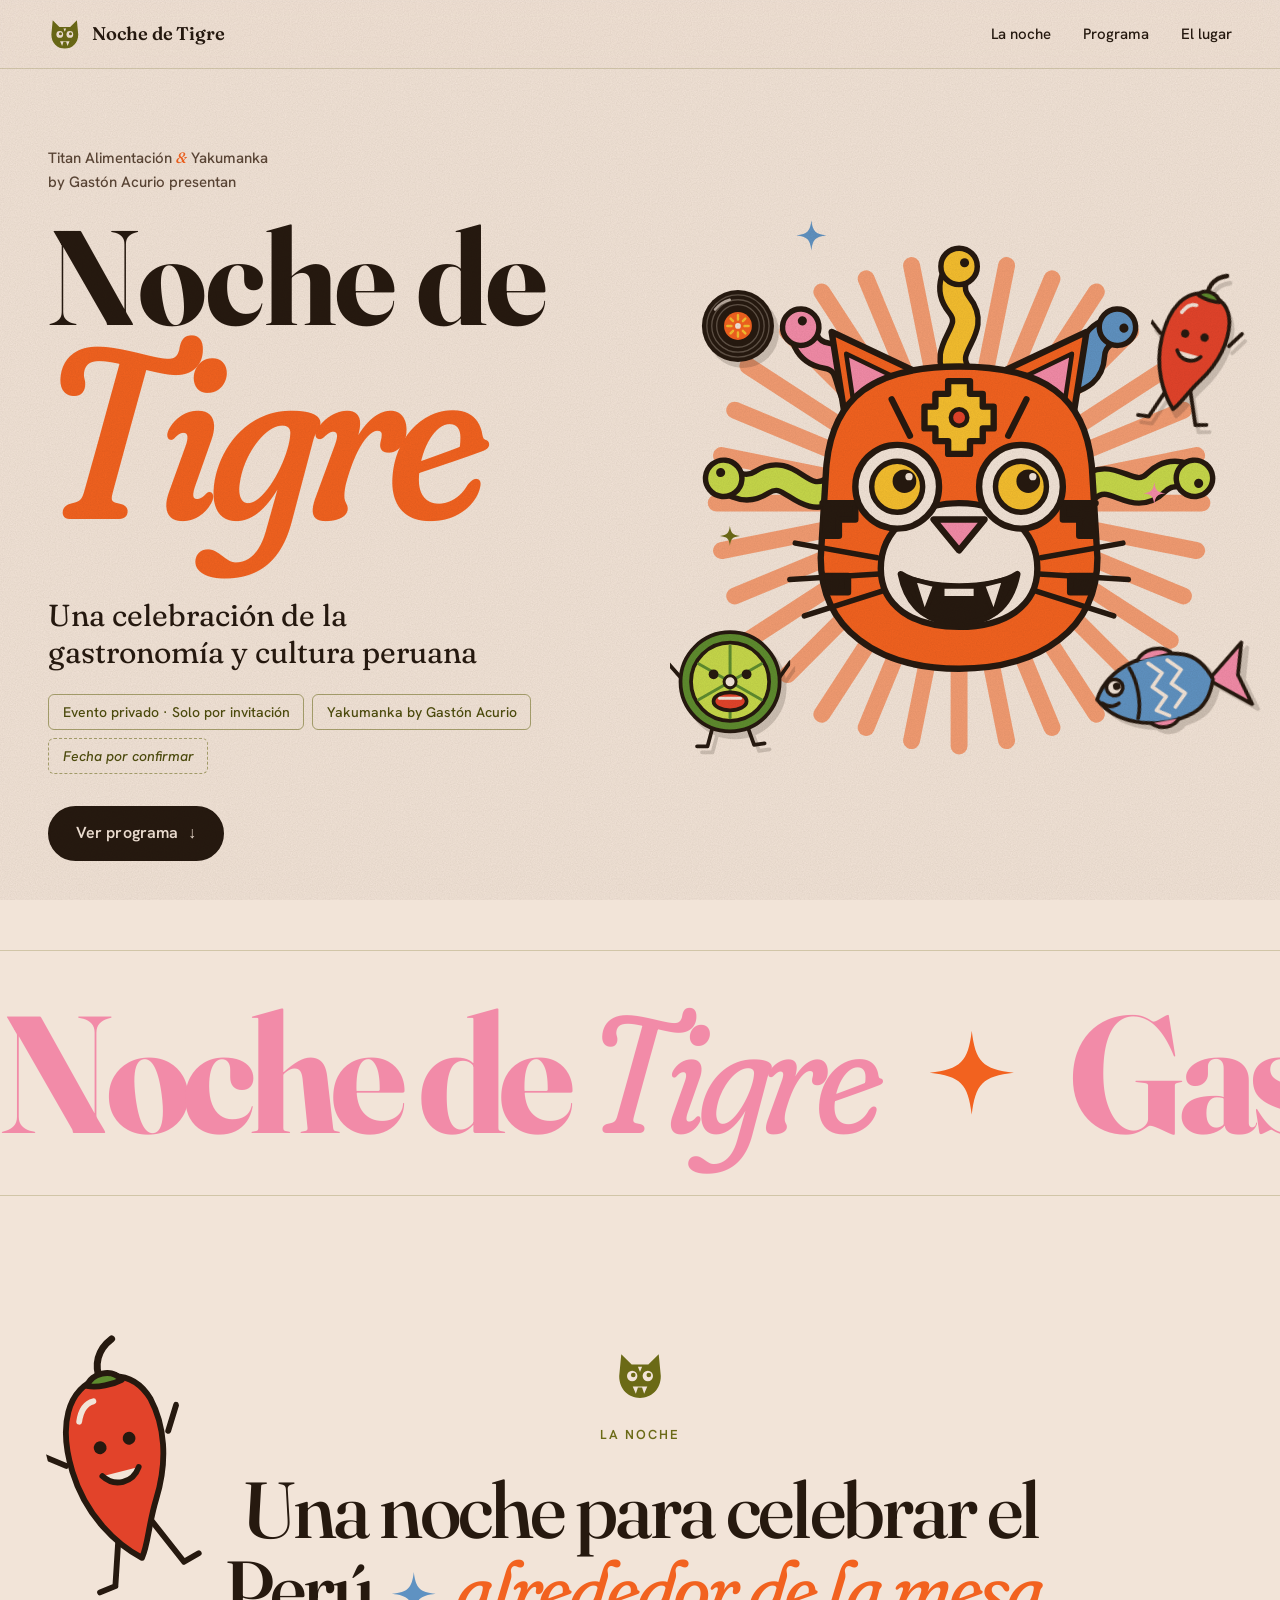
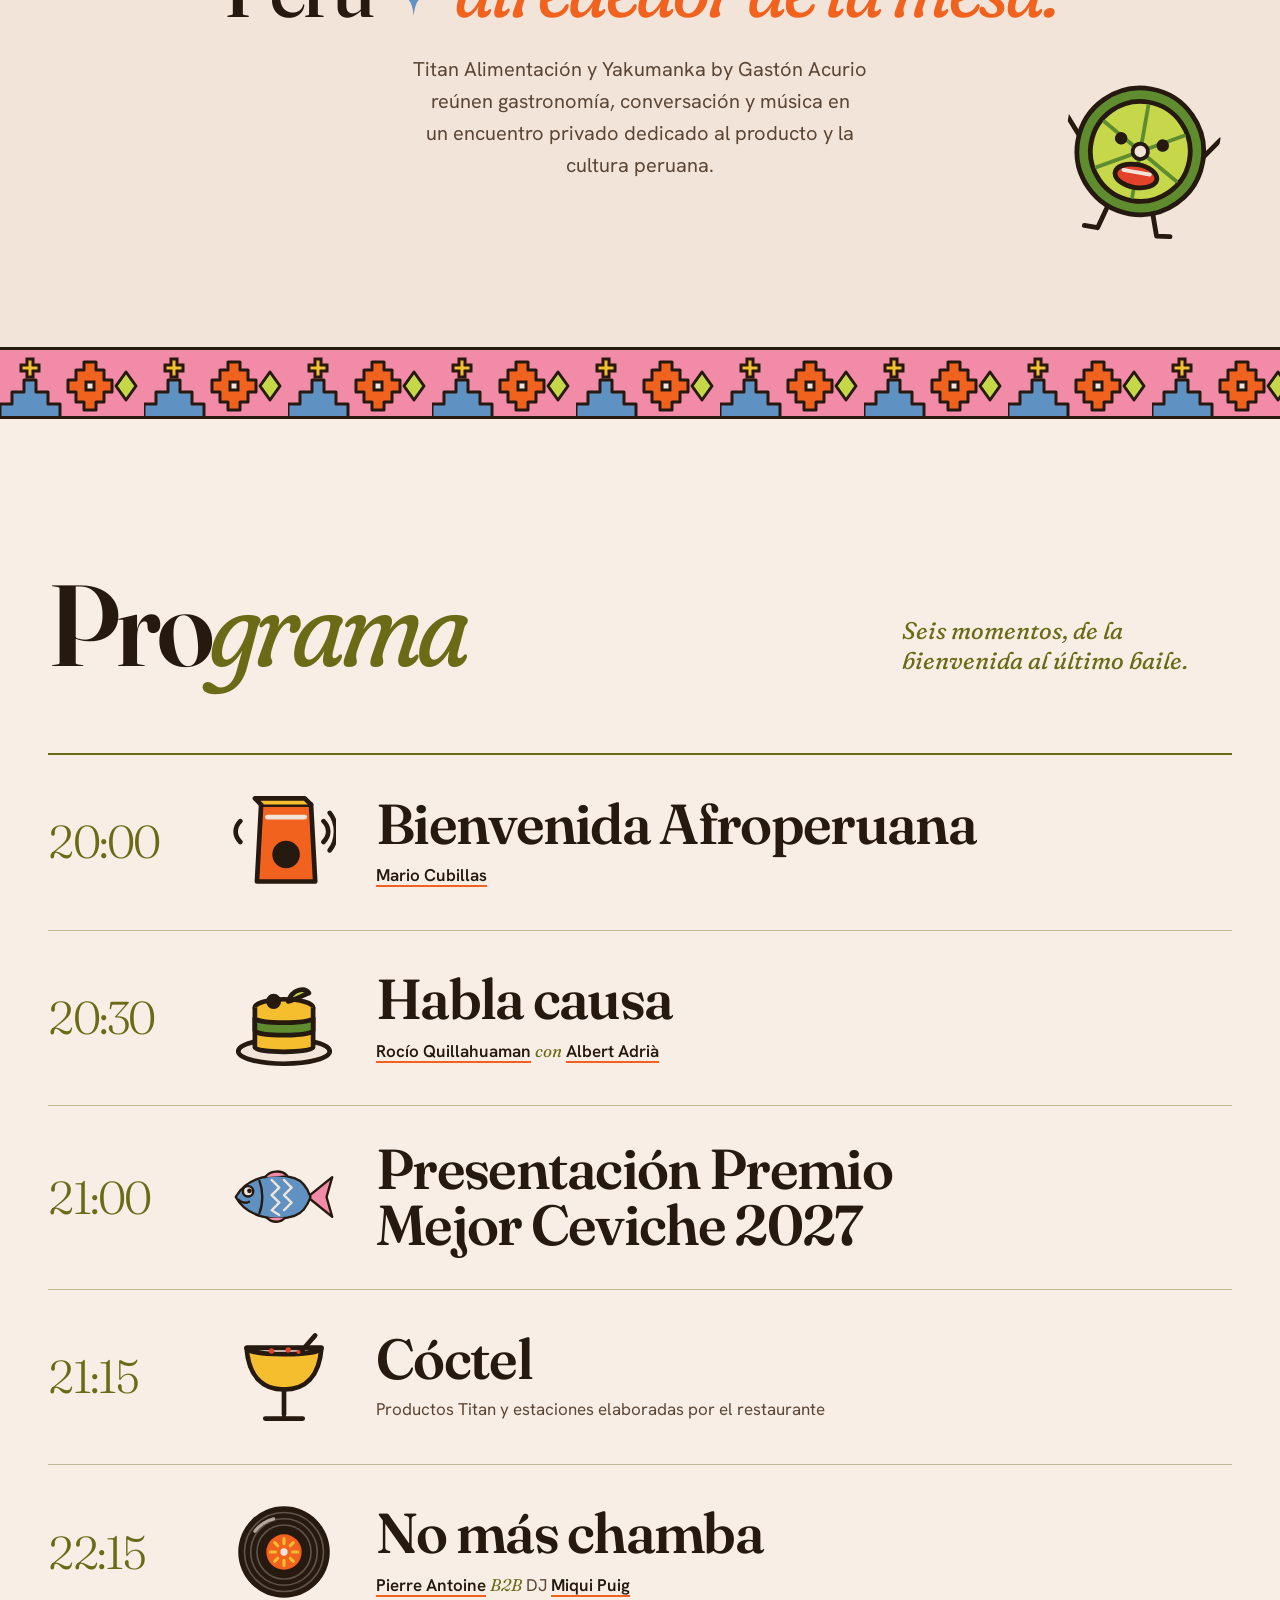
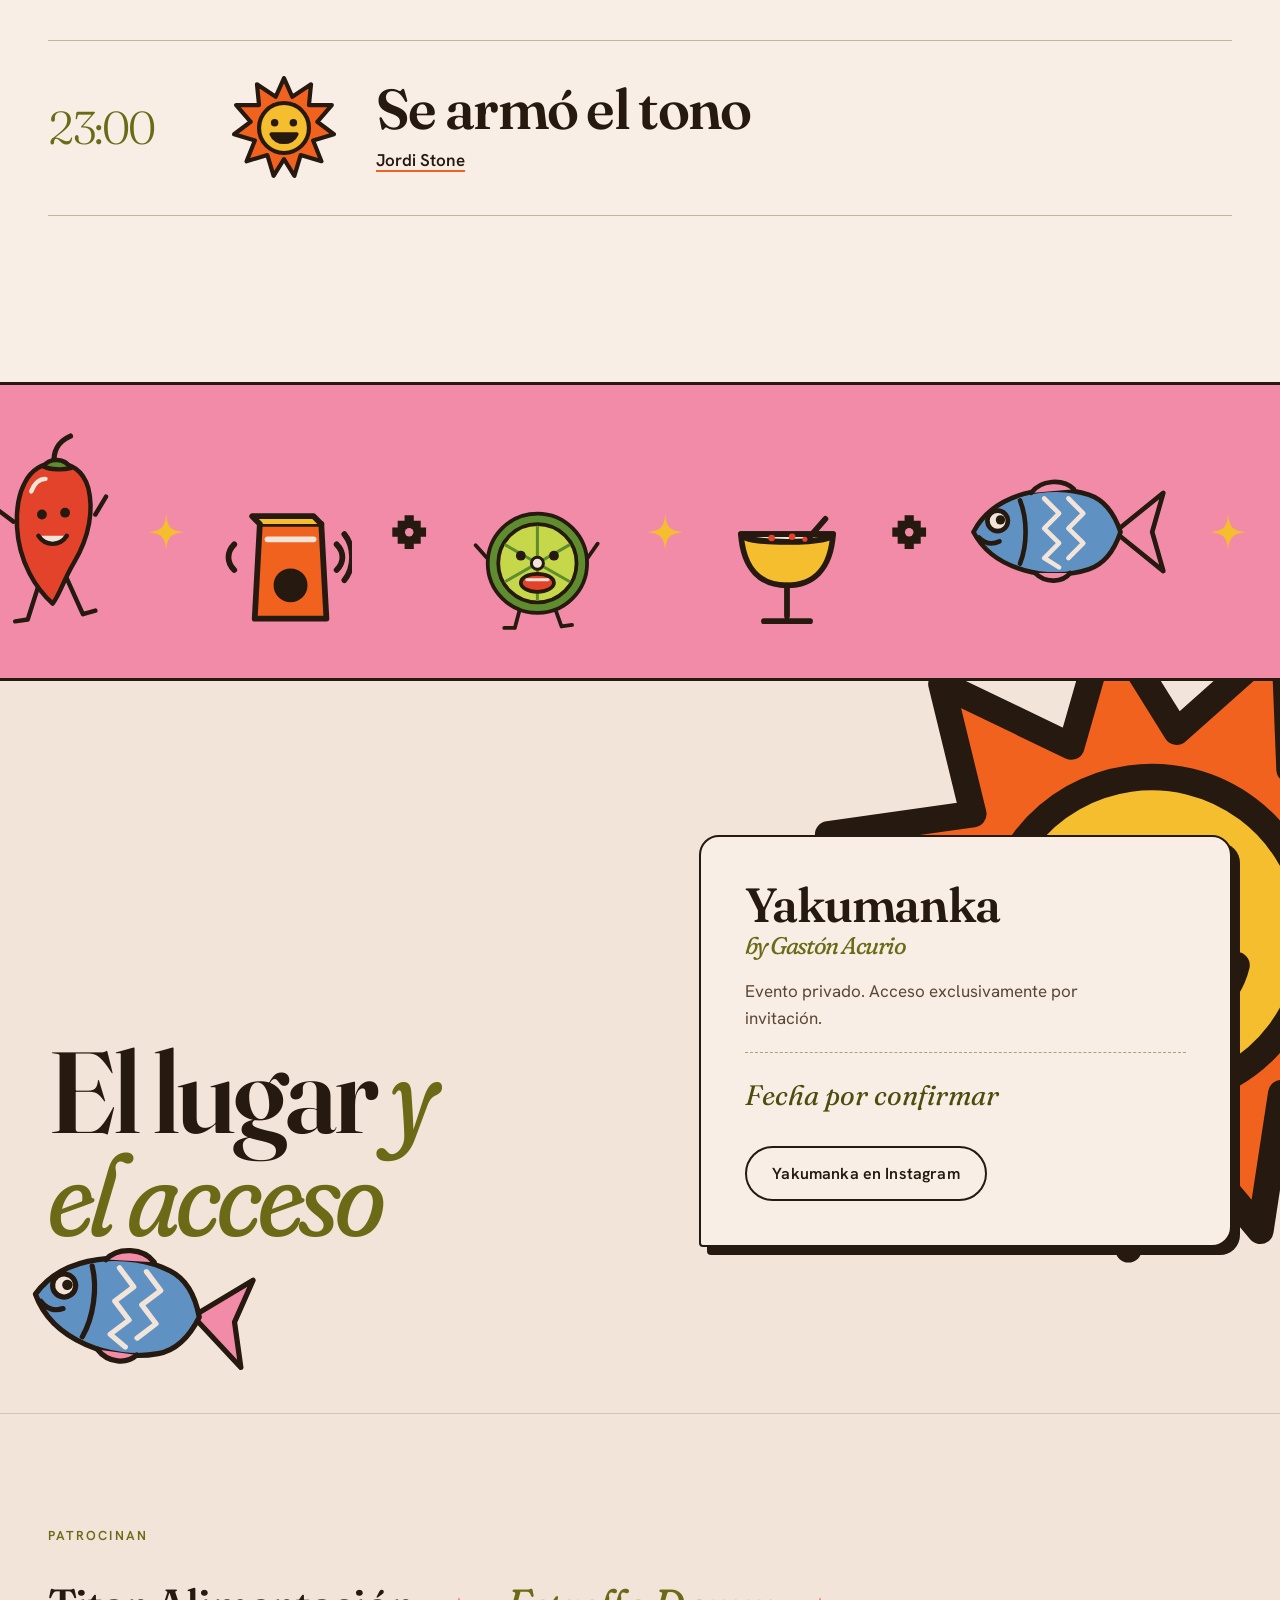
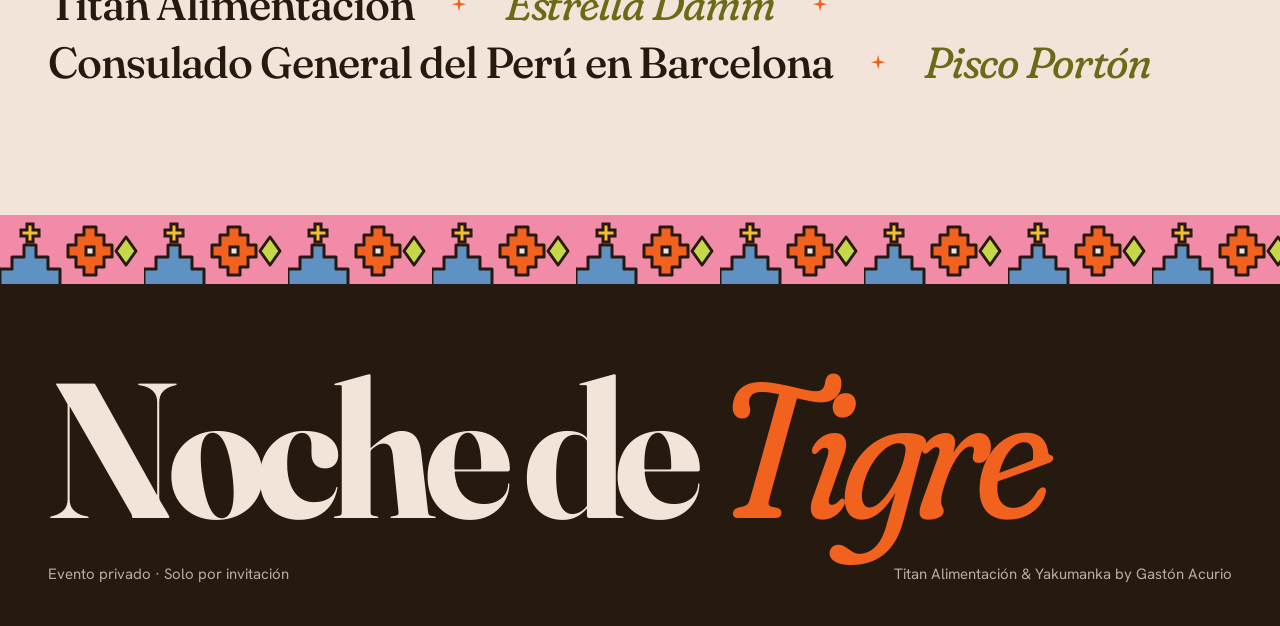
==== commit 39f22e8e: "Cliente: Titan Alimentación en lugar de Acme en las tres versiones Co-Authored-By: Claude Opus 5.5 <" ====
--- a/v2/index.html
+++ b/v2/index.html
@@ -3,7 +3,7 @@
 <head>
   <meta charset="utf-8">
   <meta name="viewport" content="width=device-width, initial-scale=1">
-  <title>Noche de Tigre · Acme Distribuciones y Yakumanka by Gastón Acurio</title>
+  <title>Noche de Tigre · Titan Alimentación y Yakumanka by Gastón Acurio</title>
   <meta name="description" content="Noche de Tigre: una celebración de la gastronomía y cultura peruana. Evento privado, solo por invitación, en Yakumanka by Gastón Acurio.">
   <meta name="theme-color" content="#F2E4D8">
   <!-- Evento privado: la página no se indexa en buscadores. Quita esta línea solo si quieres que aparezca en ellos -->
@@ -236,7 +236,7 @@
     <section class="hero" aria-labelledby="titulo">
       <div class="contenedor hero__inner">
         <div class="hero__texto">
-          <p class="hero__presentan">Acme Distribuciones <span class="hero__y">&amp;</span> Yakumanka by Gastón Acurio presentan</p>
+          <p class="hero__presentan">Titan Alimentación <span class="hero__y">&amp;</span> Yakumanka by Gastón Acurio presentan</p>
 
           <h1 id="titulo" class="hero__titulo">
             <span class="hero__l1">Noche de</span>
@@ -355,7 +355,7 @@
           <svg class="en-linea en-linea--destello" aria-hidden="true" focusable="false"><use href="#i-destello"/></svg>
           <em>alrededor de la mesa.</em>
         </p>
-        <p class="noche__texto" data-revelar="bloque">Acme Distribuciones y Yakumanka by Gastón Acurio reúnen gastronomía, conversación y música en un encuentro privado dedicado al producto y la cultura peruana.</p>
+        <p class="noche__texto" data-revelar="bloque">Titan Alimentación y Yakumanka by Gastón Acurio reúnen gastronomía, conversación y música en un encuentro privado dedicado al producto y la cultura peruana.</p>
       </div>
     </section>
 
@@ -397,7 +397,7 @@
             <svg class="programa__icono" aria-hidden="true" focusable="false"><use href="#i-copa"/></svg>
             <div class="programa__cuerpo">
               <h3 class="programa__nombre">Cóctel</h3>
-              <p class="programa__quien">Productos Acme y estaciones elaboradas por el restaurante</p>
+              <p class="programa__quien">Productos Titan y estaciones elaboradas por el restaurante</p>
             </div>
           </li>
           <li class="programa__fila" style="--i:4">
@@ -489,7 +489,7 @@
         <!-- LOGOTIPOS · cuando lleguen los archivos oficiales, sustituye cada <span> por:
              <img src="assets/patrocinadores/nombre.svg" alt="Nombre del patrocinador" width="200" height="60"> -->
         <ul class="patrocinadores" data-revelar="filas">
-          <li class="patrocinador" style="--i:0"><span class="patrocinador__nombre">Acme Distribuciones</span></li>
+          <li class="patrocinador" style="--i:0"><span class="patrocinador__nombre">Titan Alimentación</span></li>
           <li class="patrocinador" style="--i:1"><span class="patrocinador__nombre">Estrella Damm</span></li>
           <li class="patrocinador" style="--i:2"><span class="patrocinador__nombre">Consulado General del Perú en Barcelona</span></li>
           <li class="patrocinador" style="--i:3"><span class="patrocinador__nombre">Pisco Portón</span></li>
@@ -505,7 +505,7 @@
       <p class="pie__marca" aria-hidden="true">Noche de <em>Tigre</em></p>
       <div class="pie__datos">
         <p>Evento privado · Solo por invitación</p>
-        <p>Acme Distribuciones &amp; Yakumanka by Gastón Acurio</p>
+        <p>Titan Alimentación &amp; Yakumanka by Gastón Acurio</p>
       </div>
     </div>
   </footer>
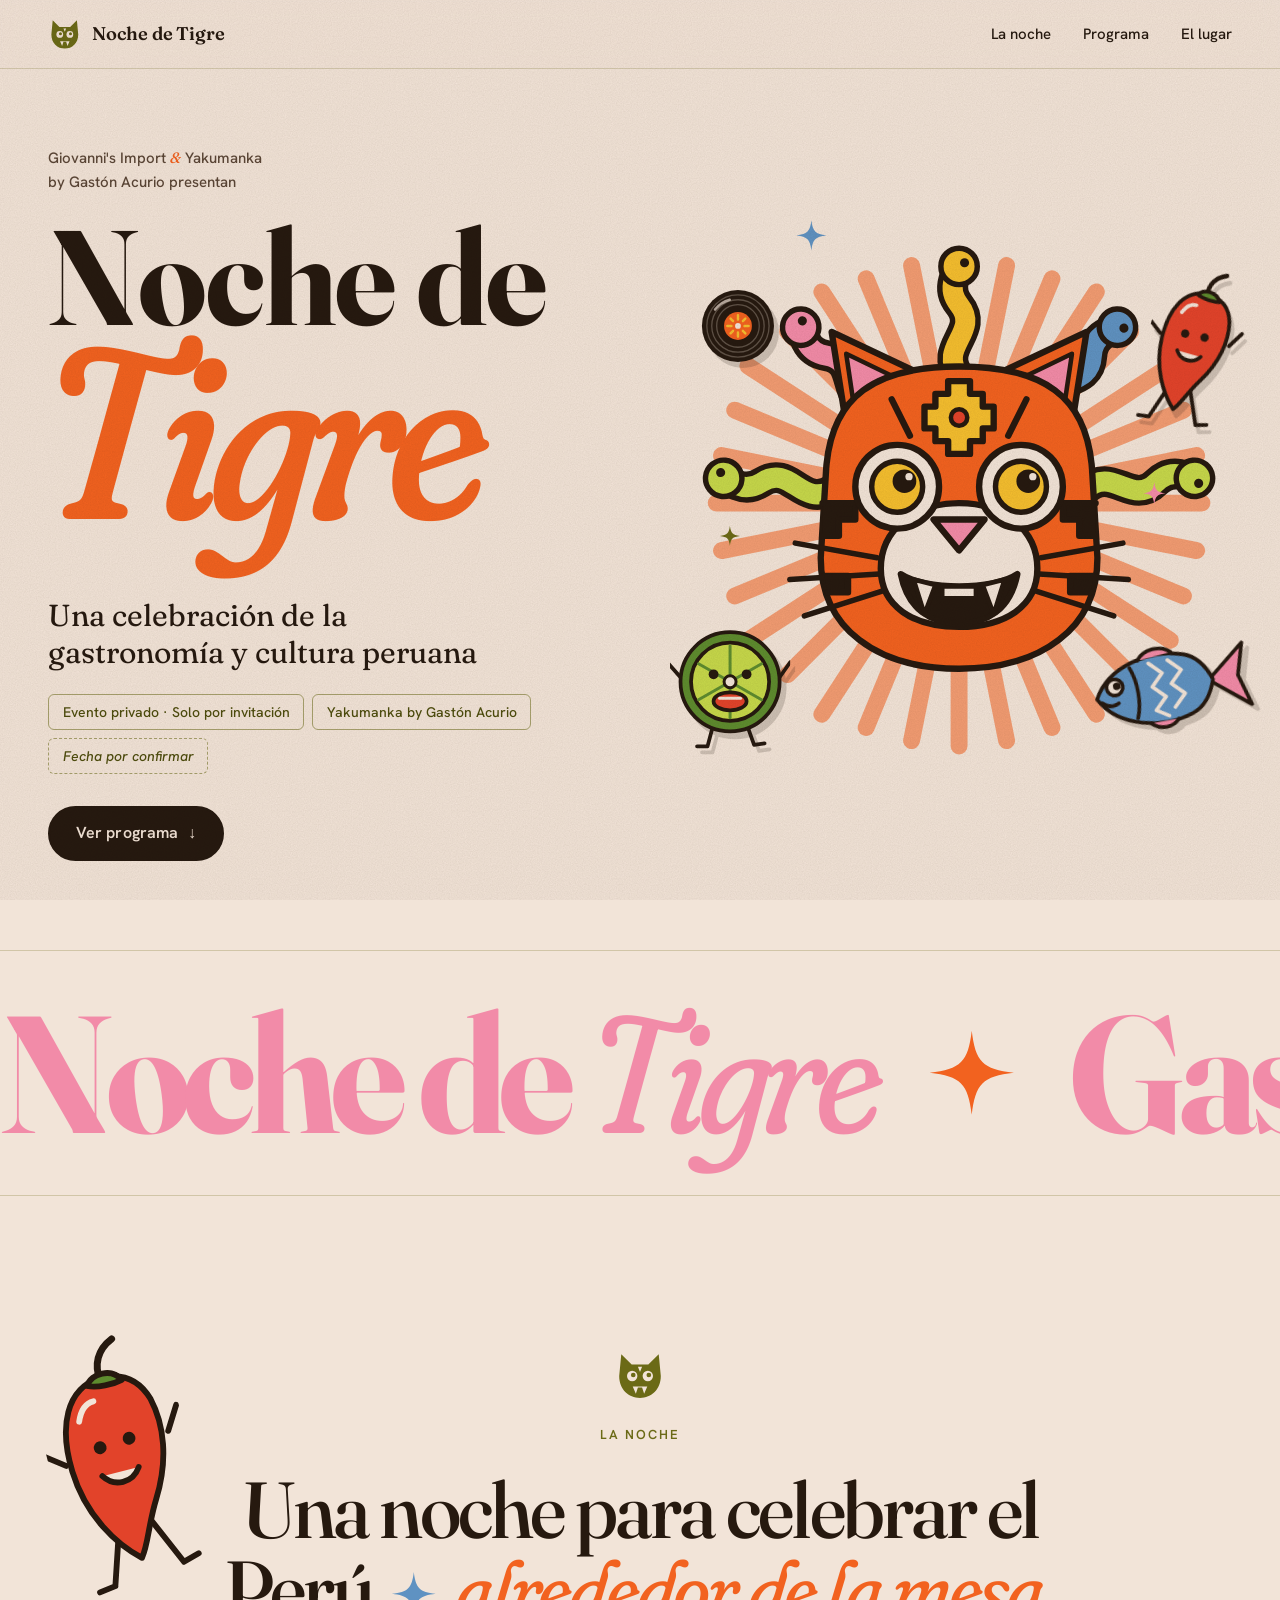
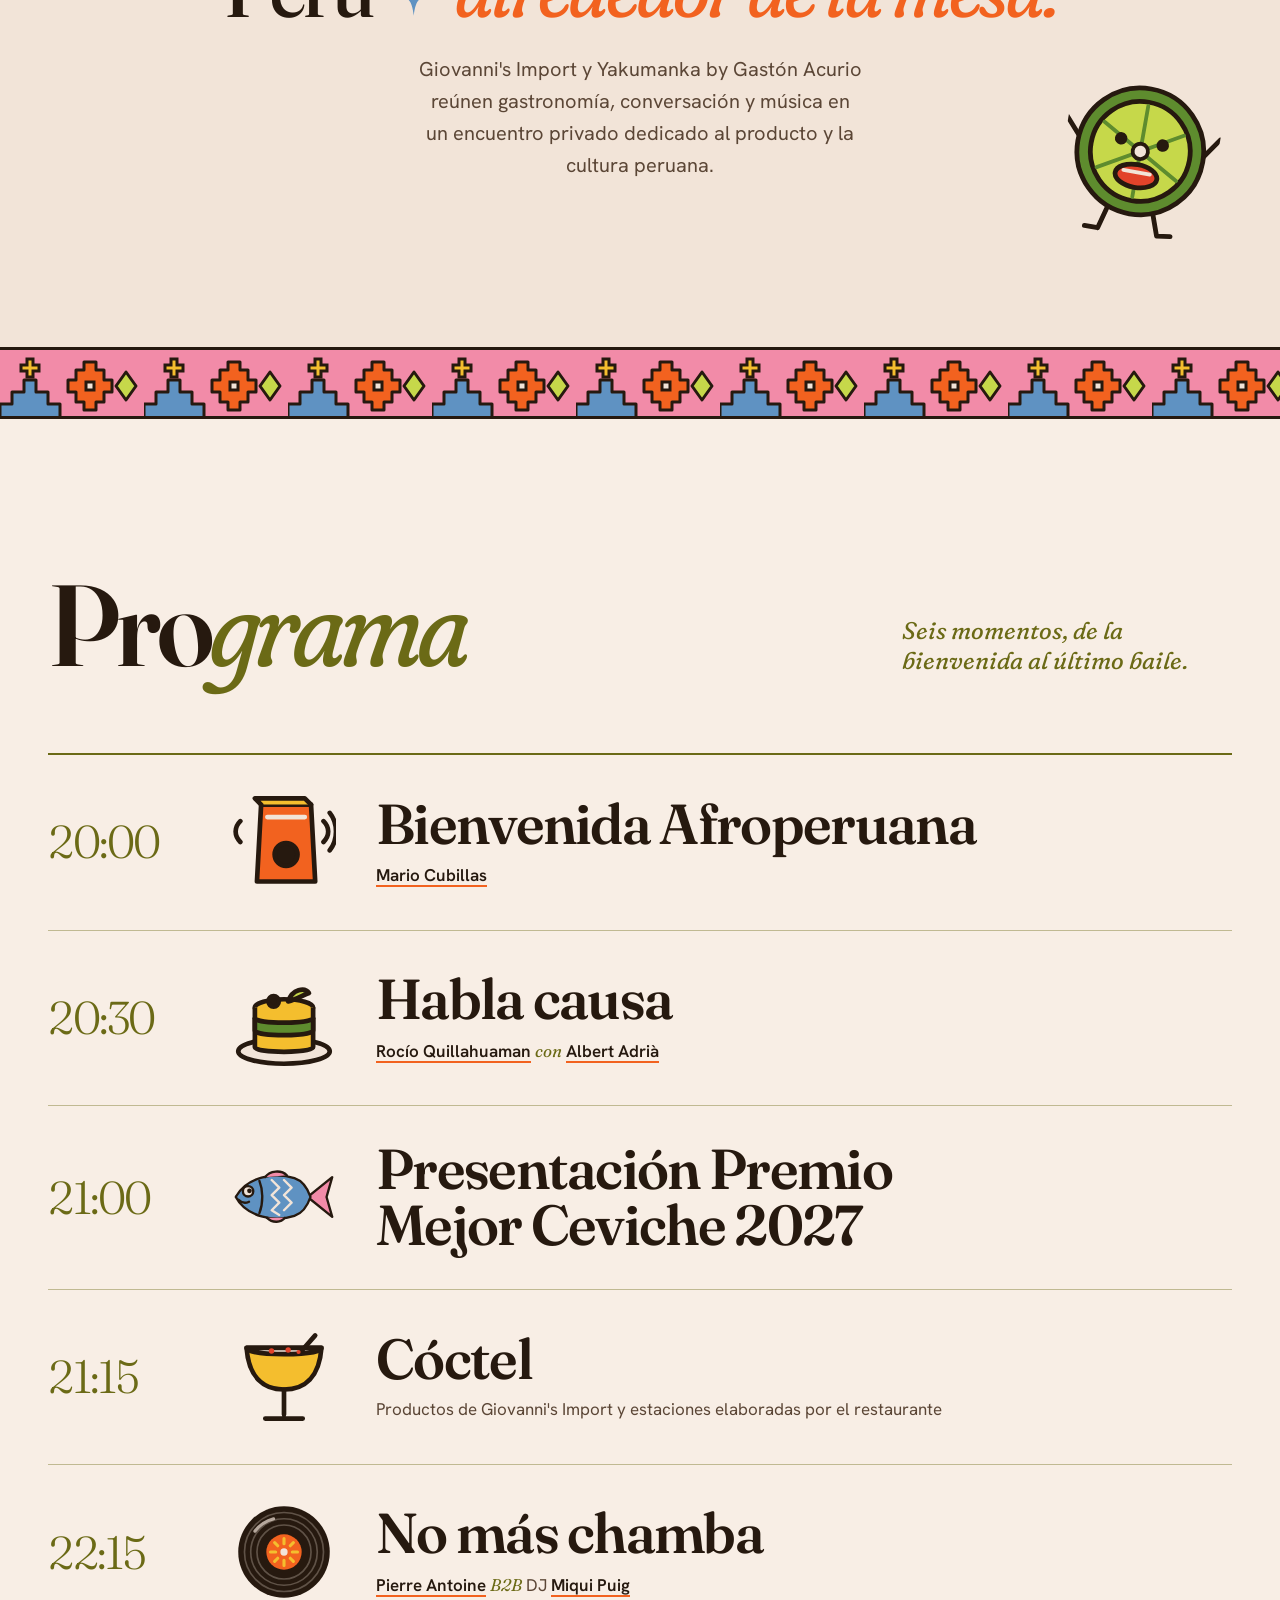
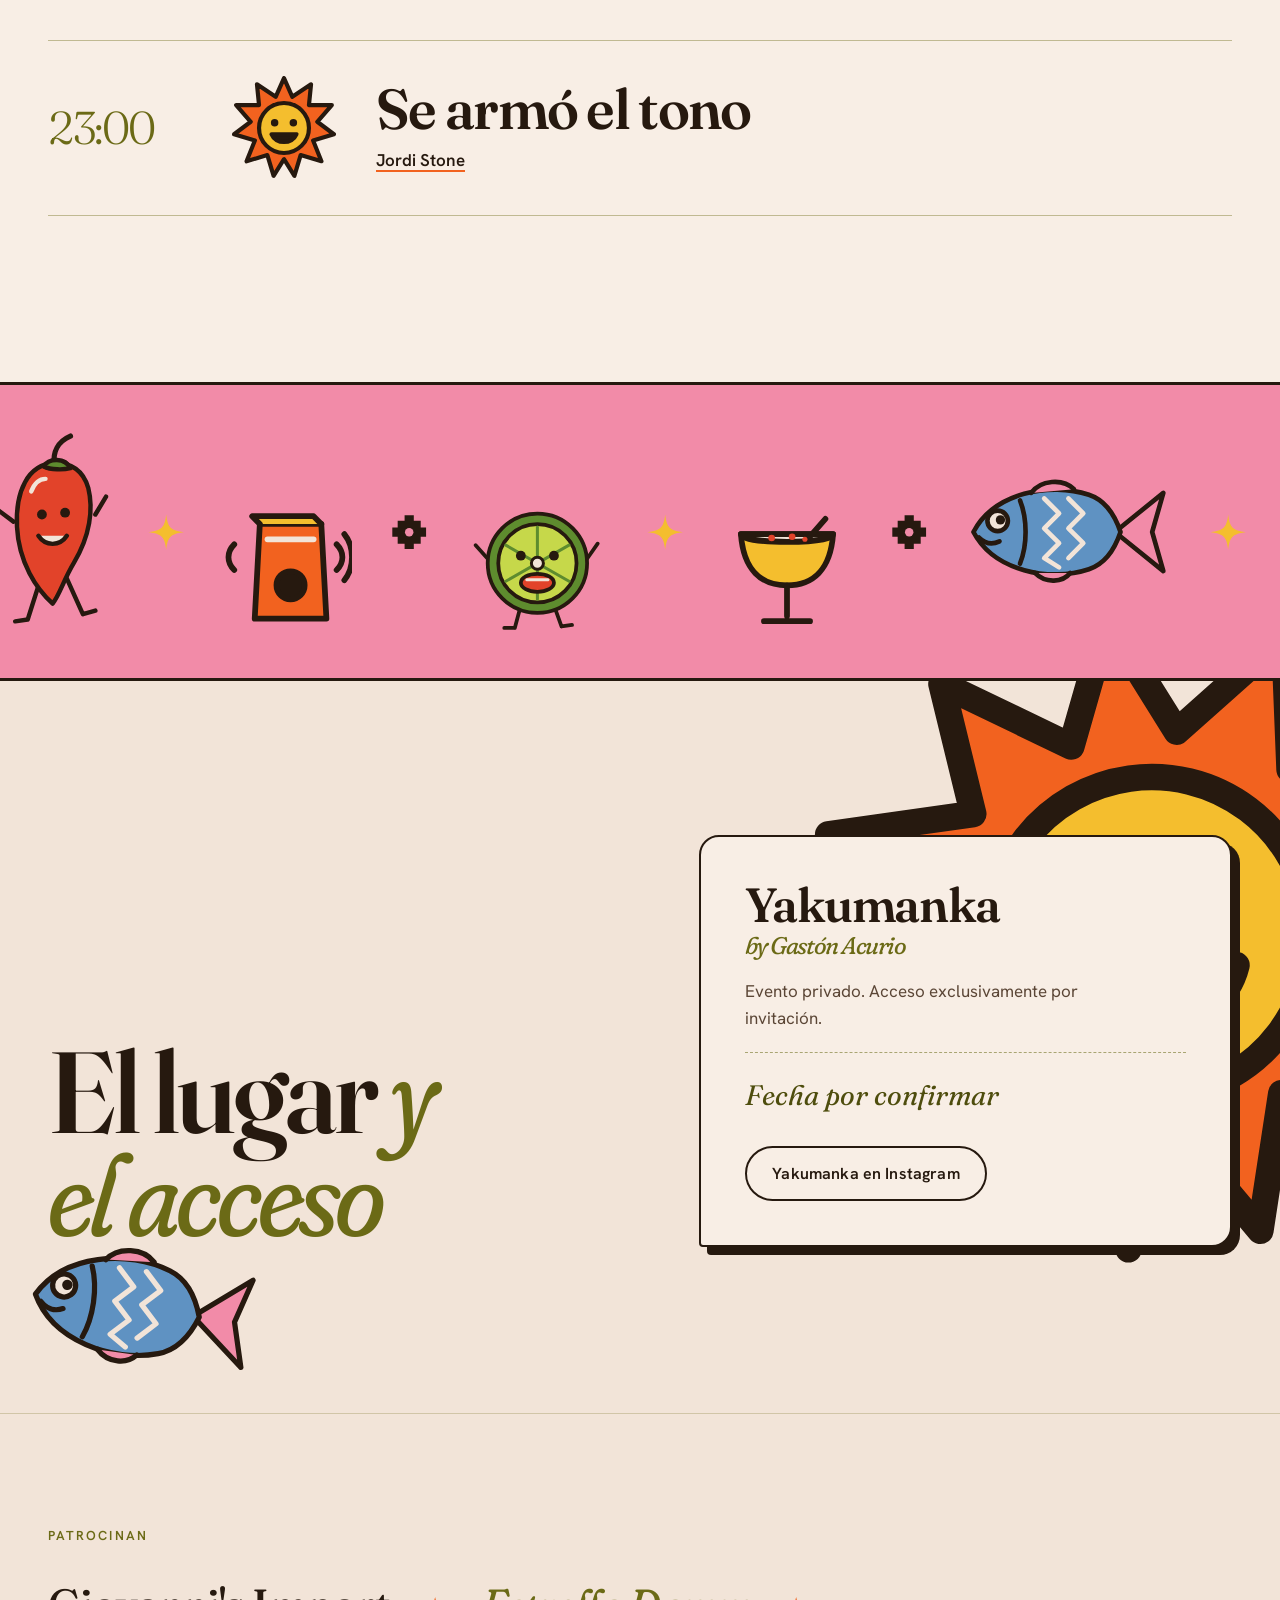
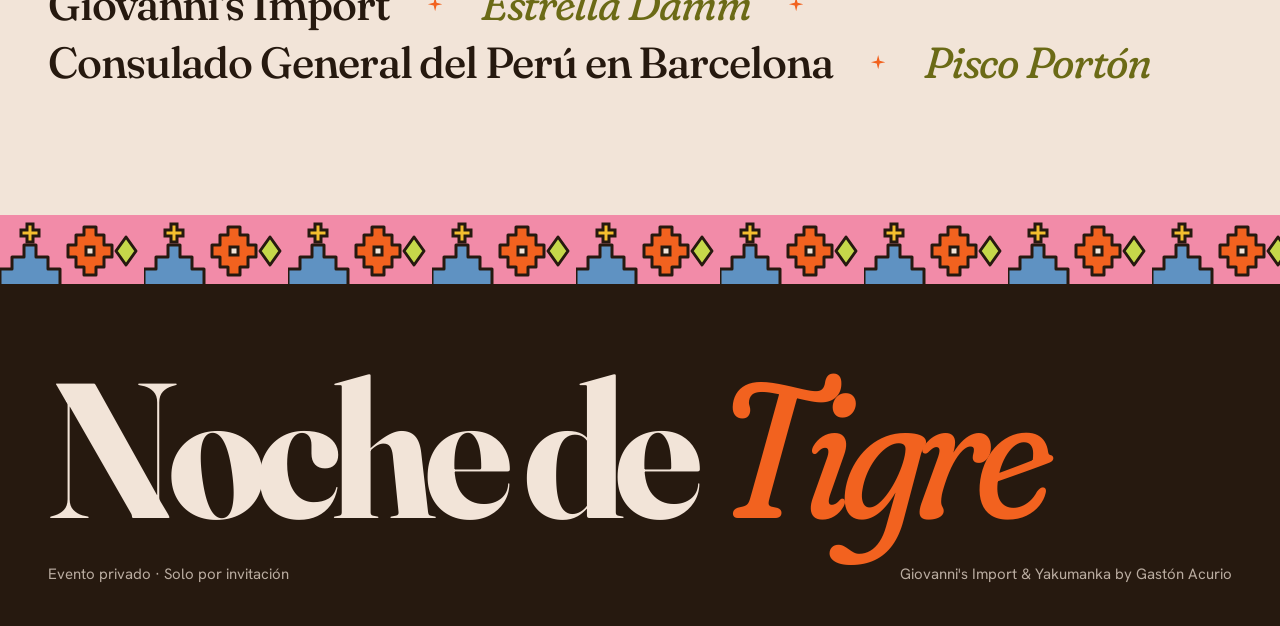
==== commit db21805c: "Cliente: Giovanni's Import en lugar de Titan Alimentación en las tres versiones Co-Authored-By: Clau" ====
--- a/v2/index.html
+++ b/v2/index.html
@@ -3,7 +3,7 @@
 <head>
   <meta charset="utf-8">
   <meta name="viewport" content="width=device-width, initial-scale=1">
-  <title>Noche de Tigre · Titan Alimentación y Yakumanka by Gastón Acurio</title>
+  <title>Noche de Tigre · Giovanni's Import y Yakumanka by Gastón Acurio</title>
   <meta name="description" content="Noche de Tigre: una celebración de la gastronomía y cultura peruana. Evento privado, solo por invitación, en Yakumanka by Gastón Acurio.">
   <meta name="theme-color" content="#F2E4D8">
   <!-- Evento privado: la página no se indexa en buscadores. Quita esta línea solo si quieres que aparezca en ellos -->
@@ -236,7 +236,7 @@
     <section class="hero" aria-labelledby="titulo">
       <div class="contenedor hero__inner">
         <div class="hero__texto">
-          <p class="hero__presentan">Titan Alimentación <span class="hero__y">&amp;</span> Yakumanka by Gastón Acurio presentan</p>
+          <p class="hero__presentan">Giovanni's Import <span class="hero__y">&amp;</span> Yakumanka by Gastón Acurio presentan</p>
 
           <h1 id="titulo" class="hero__titulo">
             <span class="hero__l1">Noche de</span>
@@ -355,7 +355,7 @@
           <svg class="en-linea en-linea--destello" aria-hidden="true" focusable="false"><use href="#i-destello"/></svg>
           <em>alrededor de la mesa.</em>
         </p>
-        <p class="noche__texto" data-revelar="bloque">Titan Alimentación y Yakumanka by Gastón Acurio reúnen gastronomía, conversación y música en un encuentro privado dedicado al producto y la cultura peruana.</p>
+        <p class="noche__texto" data-revelar="bloque">Giovanni's Import y Yakumanka by Gastón Acurio reúnen gastronomía, conversación y música en un encuentro privado dedicado al producto y la cultura peruana.</p>
       </div>
     </section>
 
@@ -397,7 +397,7 @@
             <svg class="programa__icono" aria-hidden="true" focusable="false"><use href="#i-copa"/></svg>
             <div class="programa__cuerpo">
               <h3 class="programa__nombre">Cóctel</h3>
-              <p class="programa__quien">Productos Titan y estaciones elaboradas por el restaurante</p>
+              <p class="programa__quien">Productos de Giovanni's Import y estaciones elaboradas por el restaurante</p>
             </div>
           </li>
           <li class="programa__fila" style="--i:4">
@@ -489,7 +489,7 @@
         <!-- LOGOTIPOS · cuando lleguen los archivos oficiales, sustituye cada <span> por:
              <img src="assets/patrocinadores/nombre.svg" alt="Nombre del patrocinador" width="200" height="60"> -->
         <ul class="patrocinadores" data-revelar="filas">
-          <li class="patrocinador" style="--i:0"><span class="patrocinador__nombre">Titan Alimentación</span></li>
+          <li class="patrocinador" style="--i:0"><span class="patrocinador__nombre">Giovanni's Import</span></li>
           <li class="patrocinador" style="--i:1"><span class="patrocinador__nombre">Estrella Damm</span></li>
           <li class="patrocinador" style="--i:2"><span class="patrocinador__nombre">Consulado General del Perú en Barcelona</span></li>
           <li class="patrocinador" style="--i:3"><span class="patrocinador__nombre">Pisco Portón</span></li>
@@ -505,7 +505,7 @@
       <p class="pie__marca" aria-hidden="true">Noche de <em>Tigre</em></p>
       <div class="pie__datos">
         <p>Evento privado · Solo por invitación</p>
-        <p>Titan Alimentación &amp; Yakumanka by Gastón Acurio</p>
+        <p>Giovanni's Import &amp; Yakumanka by Gastón Acurio</p>
       </div>
     </div>
   </footer>
